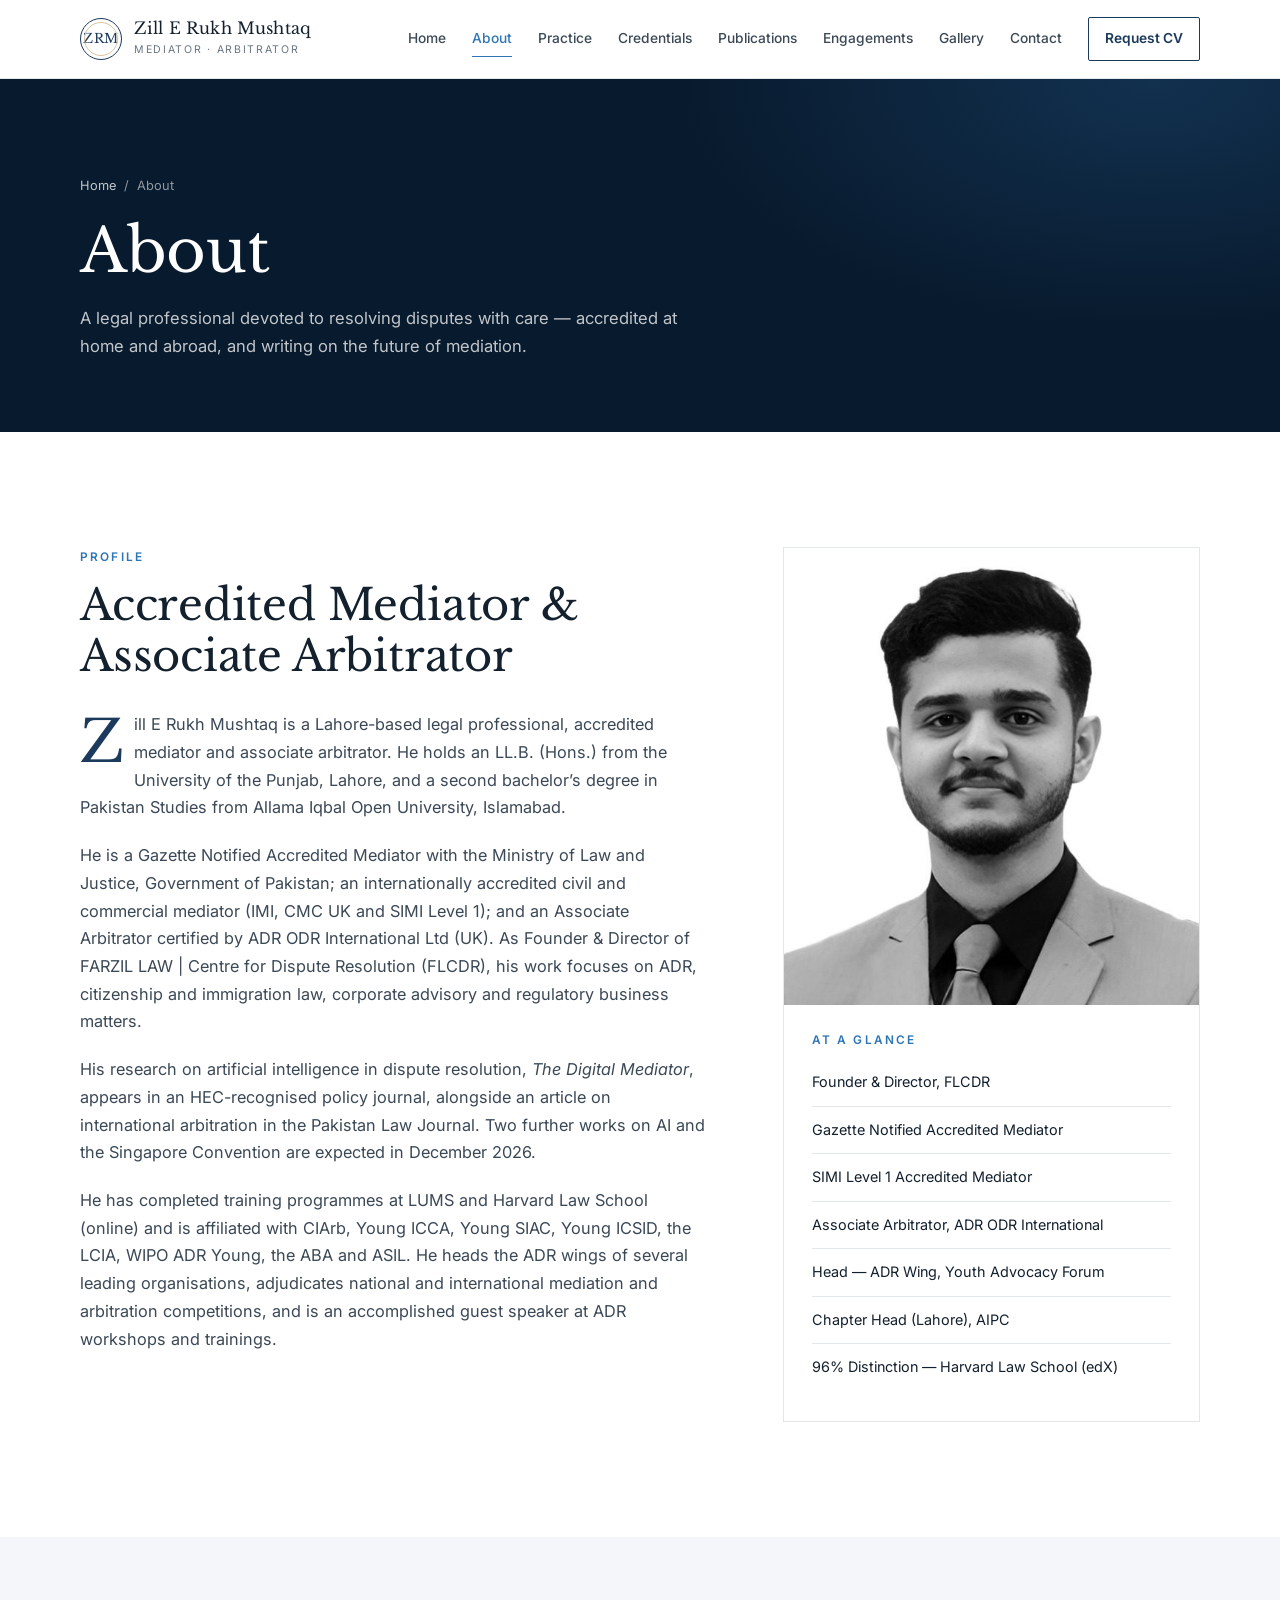
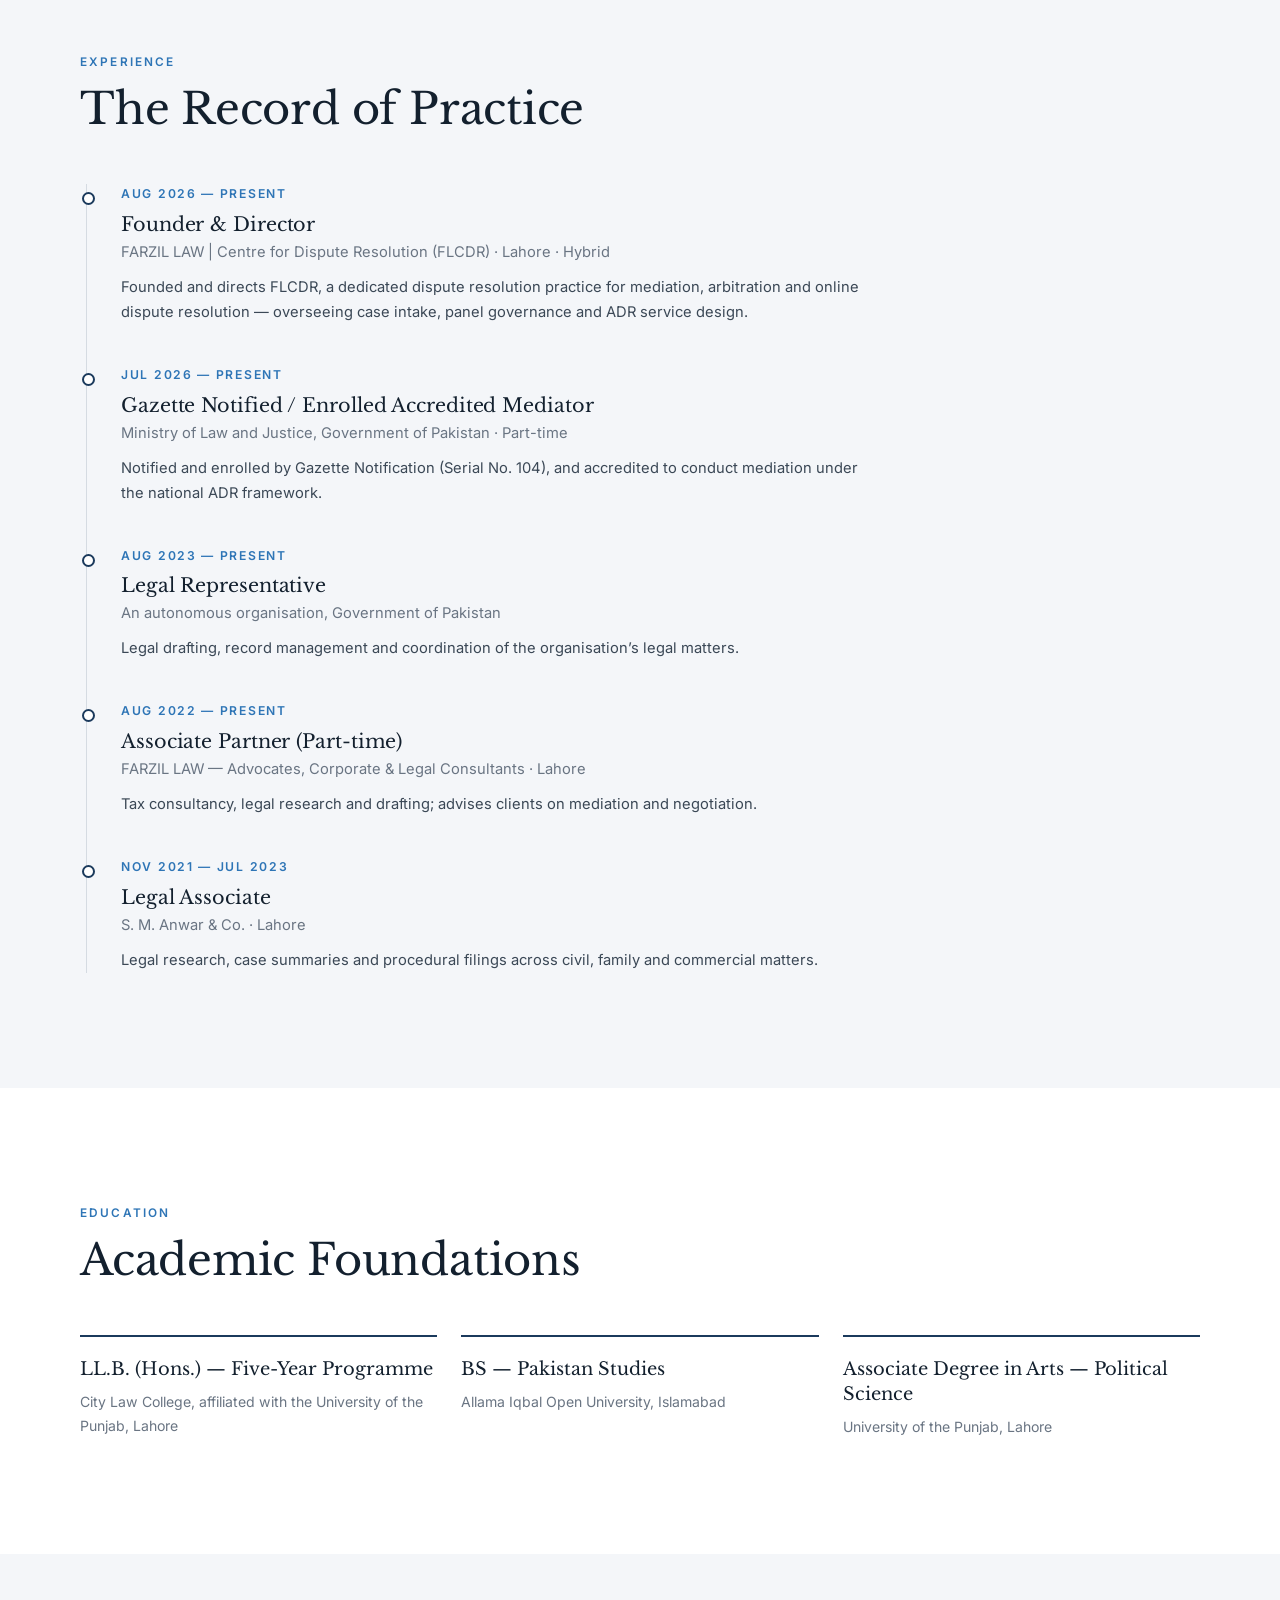
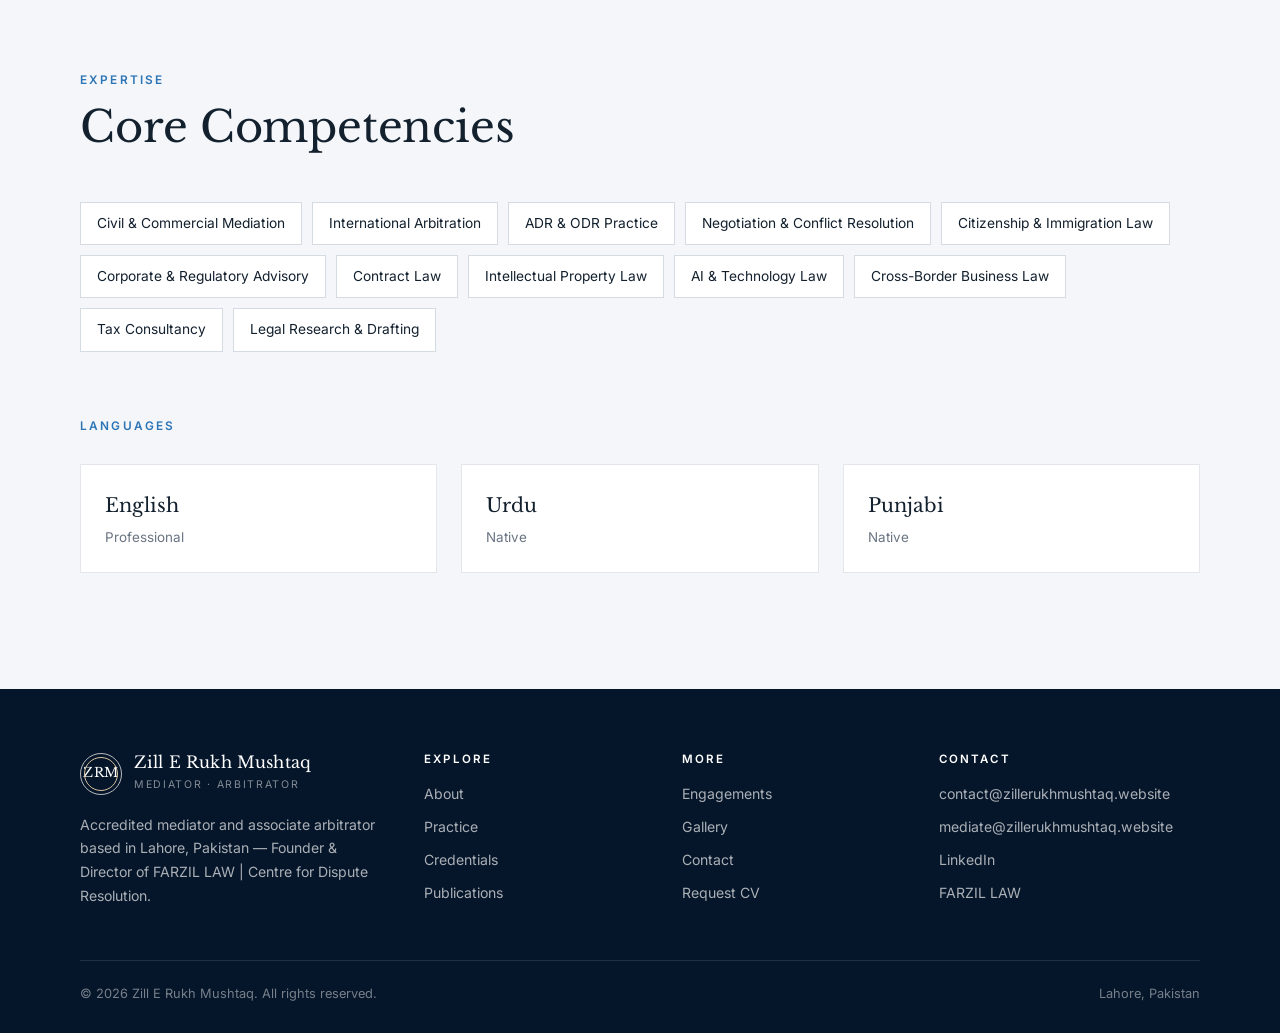
==== about/index.html @ eba1d80d "Replace one-page site with the new multi-page light design Home, About, Practice, Credentials, Publi" ====
<!DOCTYPE html>
<html lang="en">
<head>
<meta charset="UTF-8">
<meta name="viewport" content="width=device-width, initial-scale=1">
<title>About — Zill E Rukh Mushtaq</title>
<meta name="description" content="Profile, experience and education of Zill E Rukh Mushtaq — accredited mediator, associate arbitrator and Founder & Director of FLCDR.">
<meta name="robots" content="index, follow, max-image-preview:large">
<link rel="canonical" href="https://www.zillerukhmushtaq.website/about/">
<meta property="og:type" content="website">
<meta property="og:site_name" content="Zill E Rukh Mushtaq">
<meta property="og:title" content="About — Zill E Rukh Mushtaq">
<meta property="og:description" content="Profile, experience and education of Zill E Rukh Mushtaq — accredited mediator, associate arbitrator and Founder & Director of FLCDR.">
<meta property="og:url" content="https://www.zillerukhmushtaq.website/about/">
<meta property="og:image" content="https://www.zillerukhmushtaq.website/assets/images/og-image.jpg">
<meta name="twitter:card" content="summary_large_image">
<meta name="theme-color" content="#0c2340">
<link rel="icon" href="/favicon.ico" sizes="any">
<link rel="icon" type="image/png" sizes="32x32" href="/favicon-32x32.png">
<link rel="apple-touch-icon" href="/apple-touch-icon.png">
<link rel="preconnect" href="https://fonts.googleapis.com">
<link rel="preconnect" href="https://fonts.gstatic.com" crossorigin>
<link href="https://fonts.googleapis.com/css2?family=Inter:wght@400;500;600&family=Libre+Baskerville:ital,wght@0,400;0,700;1,400&display=swap" rel="stylesheet">
<link rel="stylesheet" href="/assets/site.css">
</head>
<body>
<header class="site-header">
  <div class="wrap hdr">
    <a class="brand" href="/" aria-label="Zill E Rukh Mushtaq — home"><span class="mono">ZRM</span><span class="brand-txt"><b>Zill E Rukh Mushtaq</b><small>Mediator · Arbitrator</small></span></a>
    <nav class="nav" id="nav" aria-label="Main"><a href="/">Home</a><a href="/about/" class="active" aria-current="page">About</a><a href="/practice/">Practice</a><a href="/credentials/">Credentials</a><a href="/publications/">Publications</a><a href="/engagements/">Engagements</a><a href="/gallery/">Gallery</a><a href="/contact/">Contact</a><a class="cv" href="https://docs.google.com/forms/d/e/1FAIpQLSdoeeIFON1o76XCWX1p0hZdsmMvuJ5bt9blDRISQGNH2N7--w/viewform" target="_blank" rel="noopener">Request CV</a></nav>
    <button class="burger" aria-label="Menu" aria-controls="nav" aria-expanded="false"><svg viewBox="0 0 24 24" fill="none" stroke="currentColor" stroke-width="1.6" stroke-linecap="round"><path d="M4 7h16M4 12h16M4 17h16"/></svg></button>
  </div>
</header>
<main>
<section class="page-head">
  <div class="wrap">
    <div class="crumbs"><a href="/">Home</a> &nbsp;/&nbsp; About</div>
    <h1>About</h1>
    <p>A legal professional devoted to resolving disputes with care — accredited at home and abroad, and writing on the future of mediation.</p>
  </div>
</section>

<section class="sec">
  <div class="wrap about-grid">
    <div class="prose rv">
      <div class="eyebrow">Profile</div>
      <h2 class="h-sec" style="margin-bottom:28px">Accredited Mediator &amp; Associate Arbitrator</h2>
      <p>Zill E Rukh Mushtaq is a Lahore-based legal professional, accredited mediator and associate arbitrator. He holds an LL.B. (Hons.) from the University of the Punjab, Lahore, and a second bachelor&rsquo;s degree in Pakistan Studies from Allama Iqbal Open University, Islamabad.</p>
      <p>He is a Gazette Notified Accredited Mediator with the Ministry of Law and Justice, Government of Pakistan; an internationally accredited civil and commercial mediator (IMI, CMC UK and SIMI Level 1); and an Associate Arbitrator certified by ADR ODR International Ltd (UK). As Founder &amp; Director of FARZIL LAW | Centre for Dispute Resolution (FLCDR), his work focuses on ADR, citizenship and immigration law, corporate advisory and regulatory business matters.</p>
      <p>His research on artificial intelligence in dispute resolution, <em>The Digital Mediator</em>, appears in an HEC-recognised policy journal, alongside an article on international arbitration in the Pakistan Law Journal. Two further works on AI and the Singapore Convention are expected in December 2026.</p>
      <p>He has completed training programmes at LUMS and Harvard Law School (online) and is affiliated with CIArb, Young ICCA, Young SIAC, Young ICSID, the LCIA, WIPO ADR Young, the ABA and ASIL. He heads the ADR wings of several leading organisations, adjudicates national and international mediation and arbitration competitions, and is an accomplished guest speaker at ADR workshops and trainings.</p>
    </div>
    <aside class="aside-card rv">
      <img src="/assets/images/photo.jpg" alt="Portrait of Zill E Rukh Mushtaq">
      <div class="in">
        <h3>At a Glance</h3>
        <ul>
          <li>Founder &amp; Director, FLCDR</li>
          <li>Gazette Notified Accredited Mediator</li>
          <li>SIMI Level 1 Accredited Mediator</li>
          <li>Associate Arbitrator, ADR ODR International</li>
          <li>Head — ADR Wing, Youth Advocacy Forum</li>
          <li>Chapter Head (Lahore), AIPC</li>
          <li>96% Distinction — Harvard Law School (edX)</li>
        </ul>
      </div>
    </aside>
  </div>
</section>

<section class="sec mist" id="experience">
  <div class="wrap">
    <div class="sec-head rv"><div class="eyebrow">Experience</div><h2 class="h-sec">The Record of Practice</h2></div>
    <div class="tl rv"><article><div class="when">Aug 2026 — Present</div><h3>Founder &amp; Director</h3><div class="org">FARZIL LAW | Centre for Dispute Resolution (FLCDR) · Lahore · Hybrid</div><p>Founded and directs FLCDR, a dedicated dispute resolution practice for mediation, arbitration and online dispute resolution — overseeing case intake, panel governance and ADR service design.</p></article><article><div class="when">Jul 2026 — Present</div><h3>Gazette Notified / Enrolled Accredited Mediator</h3><div class="org">Ministry of Law and Justice, Government of Pakistan · Part-time</div><p>Notified and enrolled by Gazette Notification (Serial No. 104), and accredited to conduct mediation under the national ADR framework.</p></article><article><div class="when">Aug 2023 — Present</div><h3>Legal Representative</h3><div class="org">An autonomous organisation, Government of Pakistan</div><p>Legal drafting, record management and coordination of the organisation&rsquo;s legal matters.</p></article><article><div class="when">Aug 2022 — Present</div><h3>Associate Partner (Part-time)</h3><div class="org">FARZIL LAW — Advocates, Corporate &amp; Legal Consultants · Lahore</div><p>Tax consultancy, legal research and drafting; advises clients on mediation and negotiation.</p></article><article><div class="when">Nov 2021 — Jul 2023</div><h3>Legal Associate</h3><div class="org">S. M. Anwar &amp; Co. · Lahore</div><p>Legal research, case summaries and procedural filings across civil, family and commercial matters.</p></article></div>
  </div>
</section>

<section class="sec" id="education">
  <div class="wrap">
    <div class="sec-head rv"><div class="eyebrow">Education</div><h2 class="h-sec">Academic Foundations</h2></div>
    <div class="edu rv">
      <div><b>LL.B. (Hons.) — Five-Year Programme</b><span>City Law College, affiliated with the University of the Punjab, Lahore</span></div>
      <div><b>BS — Pakistan Studies</b><span>Allama Iqbal Open University, Islamabad</span></div>
      <div><b>Associate Degree in Arts — Political Science</b><span>University of the Punjab, Lahore</span></div>
    </div>
  </div>
</section>

<section class="sec mist" id="expertise">
  <div class="wrap">
    <div class="sec-head rv"><div class="eyebrow">Expertise</div><h2 class="h-sec">Core Competencies</h2></div>
    <div class="chips rv"><span>Civil &amp; Commercial Mediation</span><span>International Arbitration</span><span>ADR &amp; ODR Practice</span><span>Negotiation &amp; Conflict Resolution</span><span>Citizenship &amp; Immigration Law</span><span>Corporate &amp; Regulatory Advisory</span><span>Contract Law</span><span>Intellectual Property Law</span><span>AI &amp; Technology Law</span><span>Cross-Border Business Law</span><span>Tax Consultancy</span><span>Legal Research &amp; Drafting</span></div>
    <div class="sec-head rv" style="margin:64px 0 28px"><div class="eyebrow">Languages</div></div>
    <div class="langs rv"><div><b>English</b><span>Professional</span></div><div><b>Urdu</b><span>Native</span></div><div><b>Punjabi</b><span>Native</span></div></div>
  </div>
</section>
</main>
<footer class="site-footer">
  <div class="wrap">
    <div class="fgrid">
      <div><a class="brand" href="/" aria-label="Zill E Rukh Mushtaq — home"><span class="mono">ZRM</span><span class="brand-txt"><b>Zill E Rukh Mushtaq</b><small>Mediator · Arbitrator</small></span></a><p>Accredited mediator and associate arbitrator based in Lahore, Pakistan — Founder &amp; Director of FARZIL LAW | Centre for Dispute Resolution.</p></div>
      <div><h4>Explore</h4><ul><li><a href="/about/">About</a></li><li><a href="/practice/">Practice</a></li><li><a href="/credentials/">Credentials</a></li><li><a href="/publications/">Publications</a></li></ul></div>
      <div><h4>More</h4><ul><li><a href="/engagements/">Engagements</a></li><li><a href="/gallery/">Gallery</a></li><li><a href="/contact/">Contact</a></li><li><a href="https://docs.google.com/forms/d/e/1FAIpQLSdoeeIFON1o76XCWX1p0hZdsmMvuJ5bt9blDRISQGNH2N7--w/viewform" target="_blank" rel="noopener">Request CV</a></li></ul></div>
      <div><h4>Contact</h4><ul>
        <li><a href="mailto:contact@zillerukhmushtaq.website">contact@zillerukhmushtaq.website</a></li>
        <li><a href="mailto:mediate@zillerukhmushtaq.website">mediate@zillerukhmushtaq.website</a></li>
        <li><a href="https://www.linkedin.com/in/zill-e-027b14214" target="_blank" rel="noopener">LinkedIn</a></li>
        <li><a href="https://farzillaw.com" target="_blank" rel="noopener">FARZIL LAW</a></li>
      </ul></div>
    </div>
    <div class="fbase"><span>© 2026 Zill E Rukh Mushtaq. All rights reserved.</span><span>Lahore, Pakistan</span></div>
  </div>
</footer>
<script src="/assets/site.js" defer></script>
</body>
</html>
---- assets/site.css ----
/* ==========================================================================
   Zill E Rukh Mushtaq — site styles (v2, light theme)
   ========================================================================== */
:root{
  --ink:#13202e; --body:#3b4856; --muted:#6a7583; --line:#e3e7ec; --line-2:#d5dbe2;
  --paper:#ffffff; --mist:#f4f6f9; --mist-2:#eef1f5;
  --navy-950:#081a2d; --navy-900:#0c2340; --navy:#1b3a5c; --blue-700:#1f5a93; --blue:#2e75b6;
  --gold:#b08d57; --gold-soft:#d9c4a0;
  --serif:'Libre Baskerville',Georgia,'Times New Roman',serif;
  --sans:'Inter',system-ui,-apple-system,'Segoe UI',Roboto,Arial,sans-serif;
  --wrap:1200px; --gutter:clamp(16px,4vw,40px);
  --shadow:0 1px 2px rgba(12,35,64,.04),0 8px 24px rgba(12,35,64,.06);
}
*{box-sizing:border-box;margin:0;padding:0}
html{scroll-behavior:smooth;-webkit-text-size-adjust:100%;overflow-x:clip}
body{background:var(--paper);color:var(--body);font-family:var(--sans);font-size:16px;line-height:1.7;-webkit-font-smoothing:antialiased;overflow-x:clip}
img{max-width:100%;display:block}
a{color:inherit}
:focus-visible{outline:2px solid var(--blue);outline-offset:3px}
.wrap{max-width:var(--wrap);margin:0 auto;padding:0 var(--gutter)}
.sr{position:absolute;width:1px;height:1px;overflow:hidden;clip:rect(0 0 0 0)}

/* ---------- type ---------- */
h1,h2,h3,h4{font-family:var(--serif);color:var(--ink);font-weight:400;line-height:1.2;letter-spacing:-.005em}
.eyebrow{font-family:var(--sans);font-size:.74rem;font-weight:600;letter-spacing:.18em;text-transform:uppercase;color:var(--blue)}
.eyebrow.gold{color:var(--gold-soft)}
.h-sec{font-size:clamp(1.9rem,3.4vw,2.7rem);margin-top:12px}
.lede{font-size:1.06rem;color:var(--muted);max-width:640px;margin-top:16px}
.center{text-align:center}.center .lede{margin-left:auto;margin-right:auto}
.rule{width:44px;height:2px;background:var(--gold);margin:18px 0}
.center .rule{margin:18px auto}

/* ---------- buttons ---------- */
.btn{display:inline-flex;align-items:center;gap:10px;font-family:var(--sans);font-size:.86rem;font-weight:600;letter-spacing:.02em;text-decoration:none;padding:13px 22px;border:1px solid currentColor;border-radius:2px;transition:background .25s,color .25s,border-color .25s}
.btn svg{width:16px;height:16px;transition:transform .25s}
.btn:hover svg{transform:translateX(3px)}
.btn-light{color:#fff}.btn-light:hover{background:#fff;color:var(--navy-900)}
.btn-solid{background:var(--blue);border-color:var(--blue);color:#fff}.btn-solid:hover{background:var(--blue-700);border-color:var(--blue-700)}
.btn-navy{color:var(--navy)}.btn-navy:hover{background:var(--navy);color:#fff}
.link-arrow{display:inline-flex;align-items:center;gap:8px;font-size:.86rem;font-weight:600;text-decoration:none;color:inherit}
.link-arrow svg{width:15px;height:15px;transition:transform .25s}.link-arrow:hover svg{transform:translateX(3px)}

/* ---------- header ---------- */
.site-header{position:sticky;top:0;z-index:50;background:rgba(255,255,255,.96);backdrop-filter:saturate(1.4) blur(8px);border-bottom:1px solid var(--line);transition:box-shadow .3s}
.site-header.scrolled{box-shadow:0 6px 24px rgba(12,35,64,.08)}
.hdr{display:flex;align-items:center;justify-content:space-between;height:78px;gap:24px}
.brand{display:flex;align-items:center;gap:12px;text-decoration:none;color:var(--ink);flex-shrink:0}
.mono{width:42px;height:42px;border:1px solid var(--navy);border-radius:50%;display:grid;place-items:center;font-family:var(--serif);font-size:.82rem;letter-spacing:.06em;color:var(--navy);position:relative}
.mono::after{content:"";position:absolute;inset:3px;border:1px solid var(--gold-soft);border-radius:50%}
.brand-txt b{display:block;font-family:var(--serif);font-weight:400;font-size:1.02rem;letter-spacing:.01em;line-height:1.2}
.brand-txt small{display:block;font-size:.66rem;letter-spacing:.16em;text-transform:uppercase;color:var(--muted);margin-top:3px}
.nav{display:flex;align-items:center;gap:26px}
.nav a{font-size:.86rem;font-weight:500;color:var(--body);text-decoration:none;position:relative;padding:6px 0}
.nav a::after{content:"";position:absolute;left:0;right:0;bottom:0;height:1px;background:var(--blue);transform:scaleX(0);transform-origin:left;transition:transform .25s}
.nav a:hover,.nav a.active{color:var(--blue)}
.nav a:hover::after,.nav a.active::after{transform:scaleX(1)}
.nav .cv{border:1px solid var(--navy);color:var(--navy);padding:9px 16px;border-radius:2px;font-weight:600}
.nav .cv::after{display:none}.nav .cv:hover{background:var(--navy);color:#fff}
.burger{display:none;background:none;border:0;width:44px;height:44px;cursor:pointer;color:var(--ink)}
.burger svg{width:26px;height:26px}
@media(max-width:1080px){
  .burger{display:grid;place-items:center}
  .nav{position:fixed;inset:78px 0 0 0;background:#fff;flex-direction:column;align-items:flex-start;gap:0;padding:12px var(--gutter) 40px;transform:translateX(100%);visibility:hidden;transition:transform .35s ease,visibility 0s .35s;overflow-y:auto}
  .nav.open{transform:none;visibility:visible;transition:transform .35s ease}
  .nav a{width:100%;font-size:1.02rem;padding:16px 0;border-bottom:1px solid var(--line)}
  .nav a::after{display:none}
  .nav .cv{margin-top:24px;width:auto;border:1px solid var(--navy);padding:13px 22px}
}

/* ---------- hero ---------- */
.hero{background:var(--navy-950);color:#fff;position:relative;overflow:hidden}
.hero::before{content:"";position:absolute;inset:0;background:radial-gradient(900px 520px at 12% 20%,rgba(46,117,182,.28),transparent 60%),radial-gradient(700px 600px at 70% 120%,rgba(27,58,92,.9),transparent 60%);pointer-events:none}
.hero-grid{position:relative;display:grid;grid-template-columns:1.08fr .92fr;min-height:640px}
.hero-copy{padding:96px var(--gutter) 88px max(var(--gutter),calc((100vw - var(--wrap))/2 + var(--gutter)));display:flex;flex-direction:column;justify-content:center}
.hero h1{color:#fff;font-size:clamp(2.6rem,5.6vw,4.4rem);line-height:1.06;margin:18px 0 26px}
.titles{list-style:none;border-left:1px solid rgba(217,196,160,.55);padding-left:20px;display:grid;gap:8px}
.titles li{font-size:.98rem;color:rgba(255,255,255,.86);letter-spacing:.01em}
.hero p.intro{max-width:520px;color:rgba(255,255,255,.72);margin-top:26px;font-size:1rem}
.hero-actions{display:flex;flex-wrap:wrap;gap:14px;margin-top:34px}
.hero-photo{position:relative;min-height:420px}
.hero-photo img{position:absolute;inset:0;width:100%;height:100%;object-fit:cover;object-position:center 30%}
.hero-photo::after{content:"";position:absolute;inset:0;background:linear-gradient(90deg,var(--navy-950) 0%,rgba(8,26,45,0) 22%)}
@media(max-width:900px){
  .hero-grid{grid-template-columns:1fr}
  .hero-photo{order:-1;min-height:0;aspect-ratio:4/4.2}
  .hero-photo::after{background:linear-gradient(0deg,var(--navy-950) 0%,rgba(8,26,45,0) 30%)}
  .hero-copy{padding:8px var(--gutter) 64px}
}

/* ---------- credential strip ---------- */
.strip{background:var(--paper);border-bottom:1px solid var(--line)}
.strip .wrap{display:grid;grid-template-columns:repeat(4,1fr)}
.strip div.it{padding:30px 26px;border-right:1px solid var(--line)}
.strip div.it:first-child{padding-left:0}.strip div.it:last-child{border-right:0}
.strip b{display:block;font-family:var(--serif);font-weight:400;font-size:1.12rem;color:var(--ink)}
.strip span{display:block;font-size:.82rem;color:var(--muted);margin-top:4px;line-height:1.5}
@media(max-width:900px){.strip .wrap{grid-template-columns:1fr 1fr}.strip div.it{padding:22px 16px 22px 0;border-right:0;border-bottom:1px solid var(--line)}.strip div.it:nth-child(even){padding-left:16px;border-left:1px solid var(--line)}}

/* ---------- sections ---------- */
.sec{padding:clamp(72px,9vw,120px) 0}
.sec.mist{background:var(--mist)}
.sec-head{margin-bottom:48px}

/* practice tiles */
.tiles{display:grid;grid-template-columns:repeat(3,1fr)}
.tile{position:relative;padding:56px 40px 44px;color:#fff;background:var(--blue-700);overflow:hidden;display:flex;flex-direction:column;min-height:400px;isolation:isolate}
.tile:nth-child(2){background:#246aa6}.tile:nth-child(3){background:var(--blue)}
.tile::before{content:"";position:absolute;inset:0;z-index:-1;opacity:.5;background:repeating-linear-gradient(115deg,rgba(255,255,255,.035) 0 1px,transparent 1px 22px),radial-gradient(420px 260px at 85% 100%,rgba(255,255,255,.14),transparent 70%)}
.tile + .tile{border-left:1px solid rgba(255,255,255,.16)}
.tile .n{font-size:.74rem;letter-spacing:.2em;color:rgba(255,255,255,.66)}
.tile h3{color:#fff;font-size:clamp(1.55rem,2.2vw,1.95rem);margin-top:18px}
.tile .rule{background:rgba(255,255,255,.6);width:32px;height:1px}
.tile p{color:rgba(255,255,255,.86);font-size:.93rem;flex:1}
.tile .link-arrow{color:#fff;margin-top:28px}
@media(max-width:900px){.tiles{grid-template-columns:1fr}.tile{min-height:0}.tile + .tile{border-left:0;border-top:1px solid rgba(255,255,255,.16)}}

/* statement band */
.statement{background:var(--navy-900);color:#fff;padding:clamp(72px,9vw,112px) 0;position:relative;overflow:hidden}
.statement::before{content:"";position:absolute;inset:0;background:radial-gradient(700px 420px at 100% 0,rgba(46,117,182,.22),transparent 60%)}
.st-grid{position:relative;display:grid;grid-template-columns:1fr 1fr;gap:clamp(36px,6vw,80px);align-items:center}
.statement h2{color:#fff;font-size:clamp(2rem,4vw,3.1rem);text-transform:uppercase;letter-spacing:.02em;line-height:1.1}
.statement p{color:rgba(255,255,255,.8);margin-top:22px;max-width:540px}
.statement p strong{color:#fff;font-weight:600}
.statement .hero-actions{margin-top:30px}
.st-photo{position:relative}
.st-photo img{width:100%;aspect-ratio:4/3;object-fit:cover;box-shadow:0 30px 60px rgba(0,0,0,.35)}
.st-photo figcaption{font-size:.8rem;color:rgba(255,255,255,.6);margin-top:14px}
@media(max-width:900px){.st-grid{grid-template-columns:1fr}}

/* marquee */
.marquee{overflow:hidden;-webkit-mask-image:linear-gradient(90deg,transparent,#000 7%,#000 93%,transparent);mask-image:linear-gradient(90deg,transparent,#000 7%,#000 93%,transparent)}
.mrow{display:flex;gap:18px;width:max-content;animation:slide 70s linear infinite;padding:6px 0}
.mrow.rev{animation-direction:reverse;animation-duration:80s}
.marquee:hover .mrow{animation-play-state:paused}
.marquee + .marquee{margin-top:18px}
@keyframes slide{to{transform:translateX(-50%)}}
.logo-card{width:210px;height:112px;background:#fff;border:1px solid var(--line);display:grid;place-items:center;padding:20px 26px;transition:border-color .25s,box-shadow .25s}
.logo-card:hover{border-color:var(--line-2);box-shadow:var(--shadow)}
.logo-card img{max-height:62px;max-width:100%;width:auto;object-fit:contain}
@media(prefers-reduced-motion:reduce){.mrow{animation:none}}

/* credentials grid */
.cgrid{display:grid;grid-template-columns:repeat(5,1fr);gap:1px;background:var(--line);border:1px solid var(--line)}
.ccard{background:#fff;padding:32px 22px 28px;text-align:center;display:flex;flex-direction:column;align-items:center}
.ccard .lg{height:64px;display:grid;place-items:center;margin-bottom:22px}
.ccard .lg img{max-height:58px;max-width:150px;width:auto}
.ccard .txtmark{font-family:var(--serif);font-size:1.5rem;letter-spacing:.14em;color:var(--navy);border-top:1px solid var(--gold);border-bottom:1px solid var(--gold);padding:4px 10px}
.ccard b{font-family:var(--serif);font-weight:400;font-size:1rem;color:var(--ink);line-height:1.35}
.ccard small{display:block;font-size:.78rem;color:var(--muted);margin-top:8px;line-height:1.5}
@media(max-width:1000px){.cgrid{grid-template-columns:repeat(3,1fr)}}
@media(max-width:620px){.cgrid{grid-template-columns:1fr 1fr}.ccard{padding:26px 14px}}

/* publications */
.pgrid{display:grid;grid-template-columns:1fr 1fr;gap:24px}
.pcard{background:#fff;border:1px solid var(--line);padding:36px 34px;display:flex;flex-direction:column;transition:box-shadow .3s,border-color .3s}
.pcard:hover{box-shadow:var(--shadow);border-color:var(--line-2)}
.ptag{display:flex;justify-content:space-between;gap:12px;font-size:.72rem;font-weight:600;letter-spacing:.16em;text-transform:uppercase;color:var(--blue)}
.ptag .st{color:var(--gold)}
.pcard h3{font-size:1.28rem;margin:16px 0 10px;line-height:1.35}
.pmeta{font-size:.82rem;color:var(--muted)}
.pcard p{font-size:.93rem;margin-top:14px;flex:1}
.plinks{display:flex;flex-wrap:wrap;gap:20px;margin-top:22px;padding-top:18px;border-top:1px solid var(--line)}
.plinks a{color:var(--navy)}
@media(max-width:800px){.pgrid{grid-template-columns:1fr}.pcard{padding:30px 24px}}

/* engagements */
.egrid{display:grid;grid-template-columns:repeat(3,1fr);gap:28px}
.ecard{display:flex;flex-direction:column;background:#fff;border:1px solid var(--line)}
.ecard .im{aspect-ratio:4/3;overflow:hidden;background:var(--mist)}
.ecard .im img{width:100%;height:100%;object-fit:cover;transition:transform .6s}
.ecard:hover .im img{transform:scale(1.03)}
.ecard .tx{padding:24px 24px 26px}
.ecard .k{font-size:.72rem;font-weight:600;letter-spacing:.16em;text-transform:uppercase;color:var(--blue)}
.ecard h3{font-size:1.15rem;margin:10px 0 8px;line-height:1.4}
.ecard p{font-size:.88rem;color:var(--muted)}
.ecard.navy{background:var(--navy-900);border-color:var(--navy-900);justify-content:center;padding:40px 32px}
.ecard.navy .k{color:var(--gold-soft)}.ecard.navy h3{color:#fff;font-size:1.5rem}.ecard.navy p{color:rgba(255,255,255,.75)}
@media(max-width:900px){.egrid{grid-template-columns:1fr}}

/* reviews */
.rcard{width:380px;flex-shrink:0;background:#fff;border:1px solid var(--line);padding:30px 28px;display:flex;flex-direction:column}
.rcard .q{font-family:var(--serif);font-size:2.6rem;line-height:.6;color:var(--gold);height:22px}
.rcard p{font-size:.92rem;color:var(--body);flex:1;margin-top:6px}
.who{display:flex;align-items:center;gap:12px;margin-top:22px;padding-top:18px;border-top:1px solid var(--line)}
.who img{width:44px;height:44px;border-radius:50%;object-fit:cover}
.who b{display:block;font-size:.9rem;color:var(--ink);font-weight:600}
.who small{display:block;font-size:.76rem;color:var(--muted);line-height:1.45}
.reviews .mrow{animation-duration:95s;align-items:stretch}
.reviews .mrow.rev{animation-duration:75s}
@media(max-width:520px){.rcard{width:300px;padding:26px 22px}}

/* gallery preview */
.gprev{display:grid;grid-template-columns:repeat(3,1fr);grid-auto-rows:260px;gap:12px}
.gprev figure{overflow:hidden;position:relative;background:var(--mist)}
.gprev img{width:100%;height:100%;object-fit:cover;transition:transform .6s}
.gprev figure:hover img{transform:scale(1.04)}
.gprev figcaption{position:absolute;left:0;right:0;bottom:0;padding:28px 16px 12px;font-size:.8rem;color:#fff;background:linear-gradient(0deg,rgba(8,26,45,.85),transparent)}
@media(max-width:800px){.gprev{grid-template-columns:1fr 1fr;grid-auto-rows:170px}}
.sec-foot{margin-top:40px;text-align:center}

/* contact band */
.cta{background:var(--navy-950);color:#fff;padding:clamp(64px,8vw,96px) 0;position:relative;overflow:hidden}
.cta::before{content:"";position:absolute;inset:0;background:radial-gradient(600px 360px at 0 100%,rgba(46,117,182,.25),transparent 60%)}
.cta-grid{position:relative;display:grid;grid-template-columns:1.1fr .9fr;gap:48px;align-items:center}
.cta h2{color:#fff;font-size:clamp(1.9rem,3.6vw,2.8rem)}
.cta p{color:rgba(255,255,255,.75);margin-top:16px;max-width:520px}
.cta-lines{display:grid;gap:14px}
.cta-lines a{display:flex;justify-content:space-between;gap:16px;align-items:baseline;padding:16px 0;border-bottom:1px solid rgba(255,255,255,.14);text-decoration:none;color:#fff;font-size:.95rem;transition:color .25s}
.cta-lines a span{font-size:.72rem;letter-spacing:.16em;text-transform:uppercase;color:var(--gold-soft);flex-shrink:0}
.cta-lines a:hover{color:var(--gold-soft)}
.cta .note{font-size:.8rem;color:rgba(255,255,255,.55);margin-top:14px}
@media(max-width:900px){.cta-grid{grid-template-columns:1fr}.cta-lines a{flex-direction:column;gap:4px}}

/* footer */
.site-footer{background:#06162a;color:rgba(255,255,255,.66);padding:64px 0 28px;font-size:.88rem}
.fgrid{display:grid;grid-template-columns:1.4fr 1fr 1fr 1.2fr;gap:40px}
.site-footer .brand{color:#fff}.site-footer .mono{border-color:rgba(255,255,255,.7);color:#fff}
.site-footer .brand-txt small{color:rgba(255,255,255,.5)}
.site-footer p{margin-top:18px;max-width:300px}
.site-footer h4{font-family:var(--sans);font-size:.72rem;font-weight:600;letter-spacing:.18em;text-transform:uppercase;color:#fff;margin-bottom:16px}
.site-footer ul{list-style:none;display:grid;gap:9px}
.site-footer a{text-decoration:none;color:rgba(255,255,255,.66);transition:color .2s;overflow-wrap:anywhere}
.site-footer a:hover{color:#fff}
.fbase{display:flex;justify-content:space-between;flex-wrap:wrap;gap:12px;margin-top:52px;padding-top:22px;border-top:1px solid rgba(255,255,255,.1);font-size:.8rem;color:rgba(255,255,255,.45)}
@media(max-width:900px){.fgrid{grid-template-columns:1fr 1fr}}
@media(max-width:560px){.fgrid{grid-template-columns:1fr}}

/* ---------- inner pages ---------- */
.page-head{background:var(--navy-950);color:#fff;padding:clamp(56px,8vw,96px) 0 clamp(48px,6vw,72px);position:relative;overflow:hidden}
.page-head::before{content:"";position:absolute;inset:0;background:radial-gradient(800px 420px at 90% 0,rgba(46,117,182,.25),transparent 60%)}
.page-head .wrap{position:relative}
.crumbs{font-size:.8rem;color:rgba(255,255,255,.55)}
.crumbs a{color:rgba(255,255,255,.75);text-decoration:none}.crumbs a:hover{color:#fff}
.page-head h1{color:#fff;font-size:clamp(2.4rem,5vw,3.8rem);margin-top:18px}
.page-head p{color:rgba(255,255,255,.75);max-width:640px;margin-top:16px;font-size:1.04rem}

.about-grid{display:grid;grid-template-columns:1.5fr 1fr;gap:clamp(40px,6vw,80px);align-items:start}
.prose p{font-size:1.02rem;margin-bottom:20px}
.prose p:first-of-type::first-letter{font-family:var(--serif);float:left;font-size:3.6rem;line-height:.9;padding:6px 10px 0 0;color:var(--navy)}
.aside-card{border:1px solid var(--line);background:#fff;position:sticky;top:104px}
.aside-card img{width:100%;aspect-ratio:4/4.4;object-fit:cover;object-position:center 22%}
.aside-card .in{padding:28px 28px 30px}
.aside-card h3{font-family:var(--sans);font-size:.74rem;font-weight:600;letter-spacing:.18em;text-transform:uppercase;color:var(--blue);margin-bottom:12px}
.aside-card ul{list-style:none}
.aside-card li{font-size:.9rem;padding:11px 0;border-bottom:1px solid var(--line);color:var(--ink)}
.aside-card li:last-child{border-bottom:0}
@media(max-width:900px){.about-grid{grid-template-columns:1fr}.aside-card{position:static}}

.edu{display:grid;grid-template-columns:repeat(auto-fit,minmax(260px,1fr));gap:24px}
.edu div{border-top:2px solid var(--navy);padding-top:20px}
.edu b{display:block;font-family:var(--serif);font-weight:400;font-size:1.12rem;color:var(--ink);line-height:1.4}
.edu span{display:block;font-size:.88rem;color:var(--muted);margin-top:8px}

.mlist{display:grid;grid-template-columns:1fr 1fr;column-gap:48px}
.mlist div{display:flex;justify-content:space-between;gap:20px;padding:18px 0;border-bottom:1px solid var(--line)}
.mlist b{display:block;font-weight:600;color:var(--ink);font-size:.95rem}
.mlist small{display:block;color:var(--muted);font-size:.84rem}
.mlist em{font-style:normal;font-size:.8rem;color:var(--muted);white-space:nowrap}
@media(max-width:800px){.mlist{grid-template-columns:1fr}}

.chips{display:flex;flex-wrap:wrap;gap:10px}
.chips span{font-size:.86rem;padding:9px 16px;border:1px solid var(--line-2);background:#fff;color:var(--ink)}

.langs{display:grid;grid-template-columns:repeat(3,1fr);gap:24px}
.langs div{border:1px solid var(--line);padding:24px;background:#fff}
.langs b{font-family:var(--serif);font-weight:400;font-size:1.2rem;color:var(--ink)}
.langs span{display:block;font-size:.84rem;color:var(--muted);margin-top:4px}
@media(max-width:620px){.langs{grid-template-columns:1fr}}

/* reveal */
.rv{opacity:0;transform:translateY(18px);transition:opacity .8s ease,transform .8s ease}
.rv.in{opacity:1;transform:none}
@media(prefers-reduced-motion:reduce){.rv{opacity:1;transform:none;transition:none}}

/* ---------- practice ---------- */
.prgrid{display:grid;grid-template-columns:repeat(3,1fr);gap:1px;background:var(--line);border:1px solid var(--line)}
.prcard{background:#fff;padding:40px 34px 38px}
.prcard .n{font-family:var(--serif);font-size:1.6rem;color:var(--gold)}
.prcard h3{font-size:1.3rem;margin:14px 0 12px}
.prcard p{font-size:.93rem}
.prcard ul{list-style:none;margin-top:16px;display:grid;gap:7px}
.prcard li{font-size:.86rem;color:var(--muted);padding-left:16px;position:relative}
.prcard li::before{content:"";position:absolute;left:0;top:.75em;width:7px;height:1px;background:var(--blue)}
@media(max-width:1000px){.prgrid{grid-template-columns:1fr 1fr}}
@media(max-width:640px){.prgrid{grid-template-columns:1fr}.prcard{padding:32px 24px}}
.steps{display:grid;grid-template-columns:repeat(6,1fr);gap:0;counter-reset:st;border-top:1px solid var(--line-2)}
.step{padding:26px 18px 0 0;position:relative}
.step::before{counter-increment:st;content:counter(st,decimal-leading-zero);display:block;font-size:.74rem;font-weight:600;letter-spacing:.16em;color:var(--blue);margin-bottom:10px}
.step::after{content:"";position:absolute;top:-4px;left:0;width:7px;height:7px;border-radius:50%;background:var(--gold)}
.step b{display:block;font-family:var(--serif);font-weight:400;font-size:1.1rem;color:var(--ink)}
.step span{display:block;font-size:.84rem;color:var(--muted);margin-top:6px;line-height:1.55}
@media(max-width:1000px){.steps{grid-template-columns:repeat(3,1fr);row-gap:34px}}
@media(max-width:560px){.steps{grid-template-columns:1fr 1fr}}

/* ---------- experience timeline ---------- */
.tl{border-left:1px solid var(--line-2);margin-left:6px}
.tl article{position:relative;padding:0 0 40px 34px}
.tl article:last-child{padding-bottom:0}
.tl article::before{content:"";position:absolute;left:-5px;top:8px;width:9px;height:9px;border-radius:50%;background:#fff;border:2px solid var(--navy)}
.tl .when{font-size:.76rem;font-weight:600;letter-spacing:.14em;text-transform:uppercase;color:var(--blue)}
.tl h3{font-size:1.2rem;margin:8px 0 4px}
.tl .org{font-size:.92rem;color:var(--muted)}
.tl p{font-size:.92rem;margin-top:10px;max-width:760px}

/* ---------- credentials page ---------- */
.qlist{display:grid;grid-template-columns:repeat(3,1fr);gap:24px}
.q{background:#fff;border:1px solid var(--line);padding:28px 26px;border-top:2px solid var(--navy)}
.q .d{font-size:.74rem;font-weight:600;letter-spacing:.12em;text-transform:uppercase;color:var(--blue)}
.q h3{font-size:1.08rem;margin:12px 0 8px;line-height:1.4}
.q .o{font-size:.86rem;color:var(--muted)}
@media(max-width:900px){.qlist{grid-template-columns:1fr 1fr}}
@media(max-width:600px){.qlist{grid-template-columns:1fr}}
.note-line{margin-top:28px;font-size:.9rem;color:var(--muted)}
.note-line a{color:var(--navy);font-weight:600}

/* ---------- engagements page ---------- */
.elist{border-top:1px solid var(--line)}
.elist div{display:grid;grid-template-columns:170px 1fr;gap:24px;padding:22px 0;border-bottom:1px solid var(--line)}
.elist .dt{font-size:.8rem;font-weight:600;letter-spacing:.1em;text-transform:uppercase;color:var(--blue);padding-top:3px}
.elist b{display:block;font-family:var(--serif);font-weight:400;font-size:1.06rem;color:var(--ink);line-height:1.45}
.elist i{font-style:italic}
.elist span{display:block;font-size:.88rem;color:var(--body);margin-top:4px}
.elist small{display:block;font-size:.82rem;color:var(--muted);margin-top:4px}
@media(max-width:640px){.elist div{grid-template-columns:1fr;gap:6px}}

/* ---------- gallery page ---------- */
.masonry{columns:3 300px;column-gap:16px}
.masonry figure{break-inside:avoid;margin-bottom:16px;background:#fff;border:1px solid var(--line);cursor:zoom-in}
.masonry img{width:100%;height:auto}
.masonry figcaption{padding:14px 16px 16px}
.masonry figcaption b{display:block;font-size:.9rem;font-weight:600;color:var(--ink);line-height:1.4}
.masonry figcaption small{display:block;font-size:.8rem;color:var(--muted);margin-top:3px}
.lb{position:fixed;inset:0;z-index:100;background:rgba(6,18,32,.94);display:none;align-items:center;justify-content:center;padding:24px;flex-direction:column}
.lb.open{display:flex}
.lb img{max-width:min(1100px,100%);max-height:80vh;width:auto;height:auto}
.lb .cap{color:#fff;margin-top:16px;text-align:center;font-size:.92rem;max-width:760px}
.lb .cap small{display:block;color:rgba(255,255,255,.6);margin-top:4px}
.lb button{position:absolute;top:18px;right:18px;background:none;border:1px solid rgba(255,255,255,.4);color:#fff;padding:9px 16px;font:600 .82rem var(--sans);cursor:pointer}

/* ---------- contact page ---------- */
.contact-grid{display:grid;grid-template-columns:1.2fr .8fr;gap:clamp(36px,6vw,72px);align-items:start}
.form{background:#fff;border:1px solid var(--line);padding:36px 34px;box-shadow:var(--shadow)}
.frow{display:grid;grid-template-columns:1fr 1fr;gap:18px}
.field{display:flex;flex-direction:column;margin-bottom:18px}
.field label{font-size:.78rem;font-weight:600;letter-spacing:.08em;text-transform:uppercase;color:var(--ink);margin-bottom:8px}
.field input,.field select,.field textarea{font:inherit;font-size:.95rem;color:var(--ink);border:1px solid var(--line-2);background:#fff;padding:12px 14px;border-radius:2px;width:100%}
.field textarea{min-height:120px;resize:vertical}
.field input:focus,.field select:focus,.field textarea:focus{outline:none;border-color:var(--blue);box-shadow:0 0 0 3px rgba(46,117,182,.15)}
.form .btn{width:100%;justify-content:center;cursor:pointer;font-family:var(--sans)}
.form .hint{font-size:.8rem;color:var(--muted);margin-top:12px;text-align:center}
.form .ok{display:none;margin-top:14px;padding:12px 14px;background:var(--mist);font-size:.86rem;color:var(--ink)}
.form .ok.show{display:block}
.cinfo h3{font-family:var(--sans);font-size:.74rem;font-weight:600;letter-spacing:.18em;text-transform:uppercase;color:var(--blue);margin:0 0 14px}
.cinfo a{display:block;text-decoration:none;color:var(--ink);font-size:.95rem;padding:12px 0;border-bottom:1px solid var(--line);overflow-wrap:anywhere}
.cinfo a span{display:block;font-size:.72rem;letter-spacing:.14em;text-transform:uppercase;color:var(--muted);margin-bottom:2px}
.cinfo a:hover{color:var(--blue)}
.cinfo .box{margin-top:32px;padding:24px;background:var(--navy-900);color:rgba(255,255,255,.8);font-size:.9rem}
.cinfo .box b{display:block;color:#fff;font-family:var(--serif);font-weight:400;font-size:1.15rem;margin-bottom:8px}
.cinfo .box .btn{margin-top:16px}
@media(max-width:900px){.contact-grid{grid-template-columns:1fr}}
@media(max-width:560px){.frow{grid-template-columns:1fr}.form{padding:28px 20px}}
.cinfo .box a.btn{display:inline-flex;color:#fff;border:1px solid rgba(255,255,255,.85);padding:12px 20px;font-size:.86rem;margin-top:16px}
.cinfo .box a.btn:hover{background:#fff;color:var(--navy-900)}
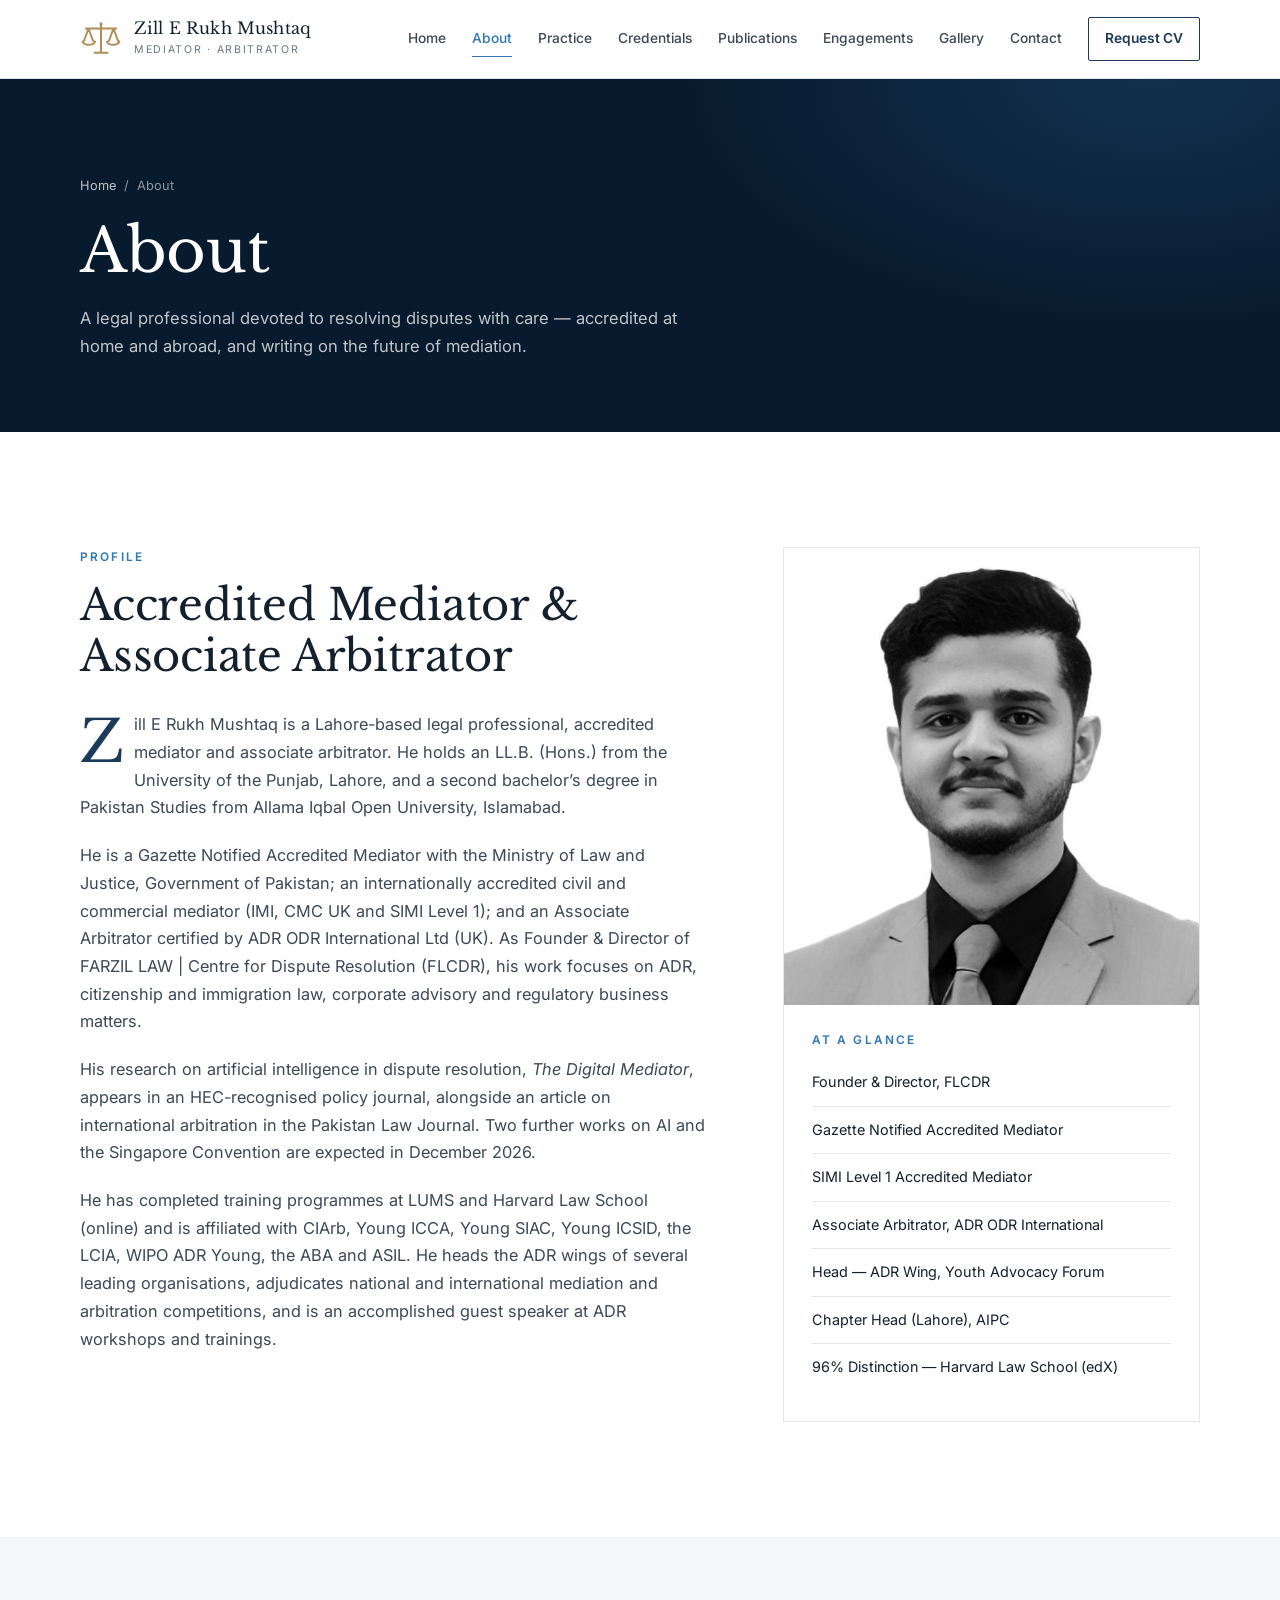
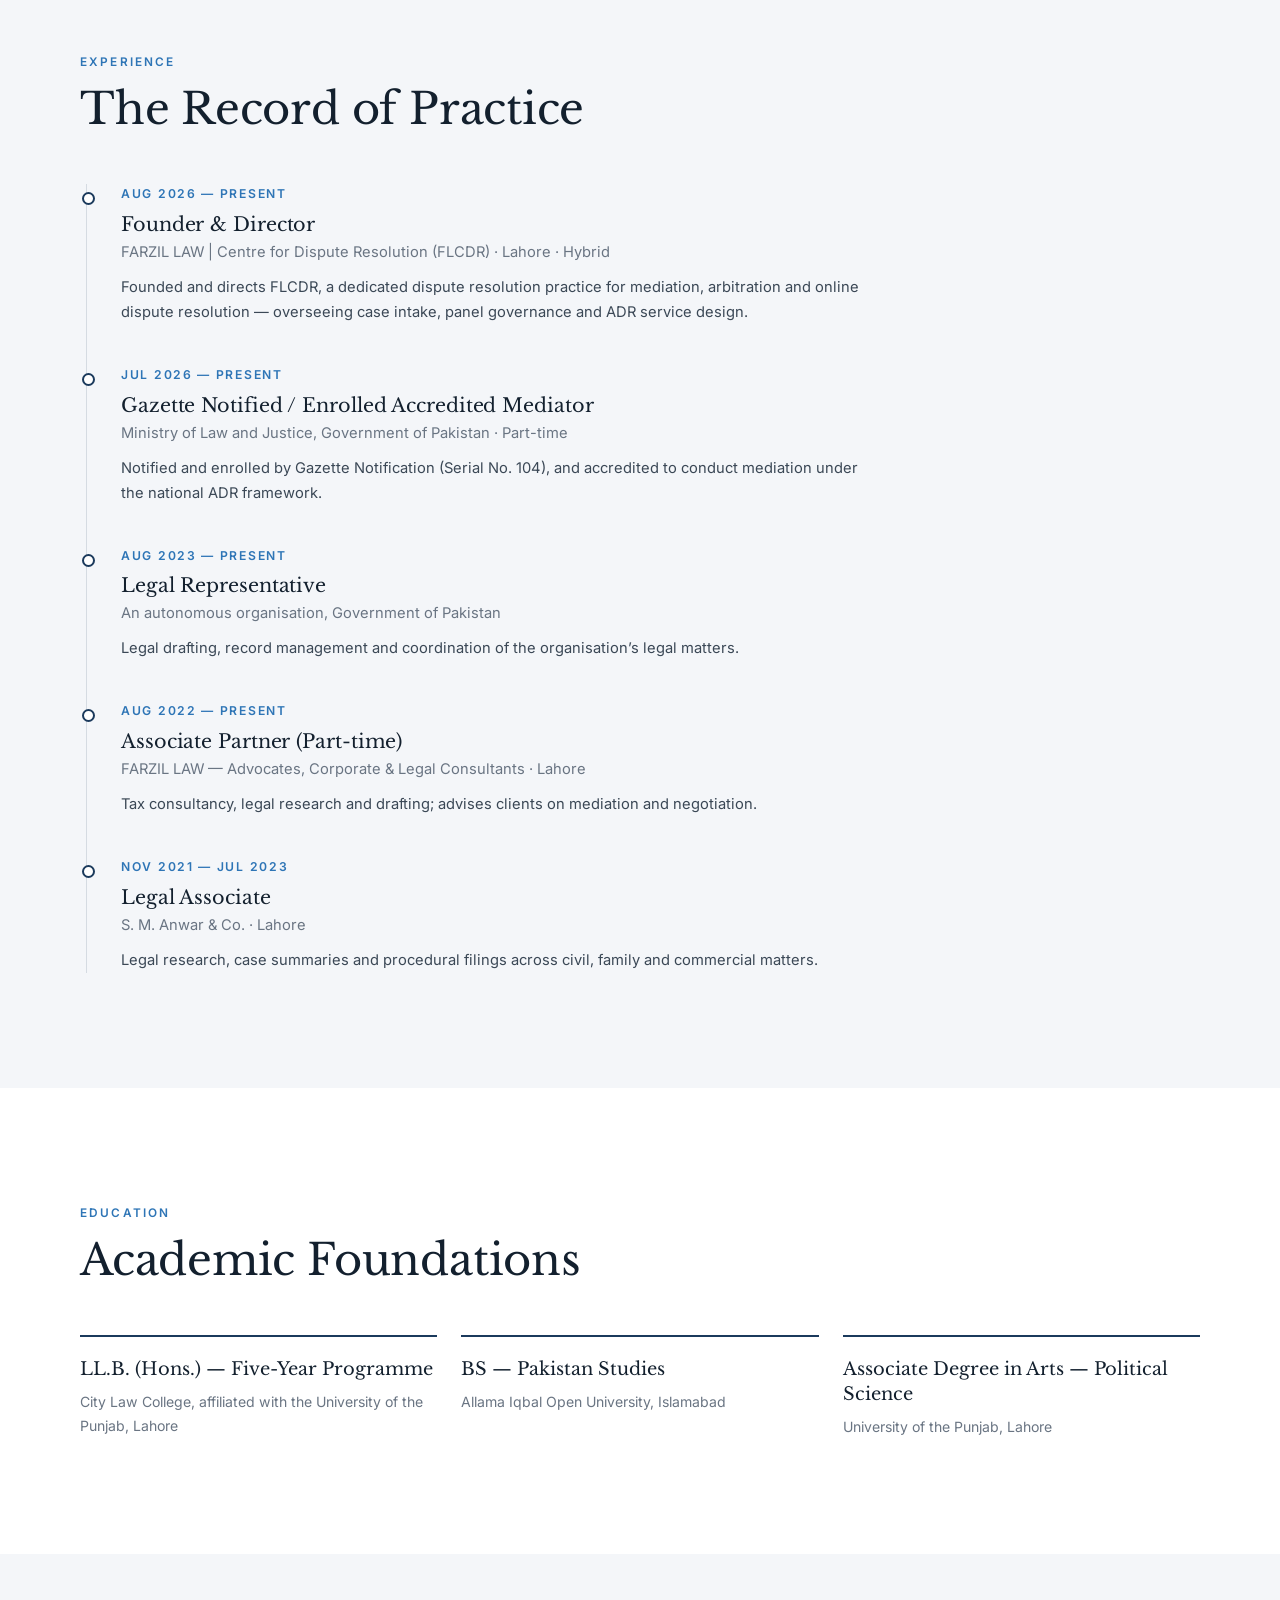
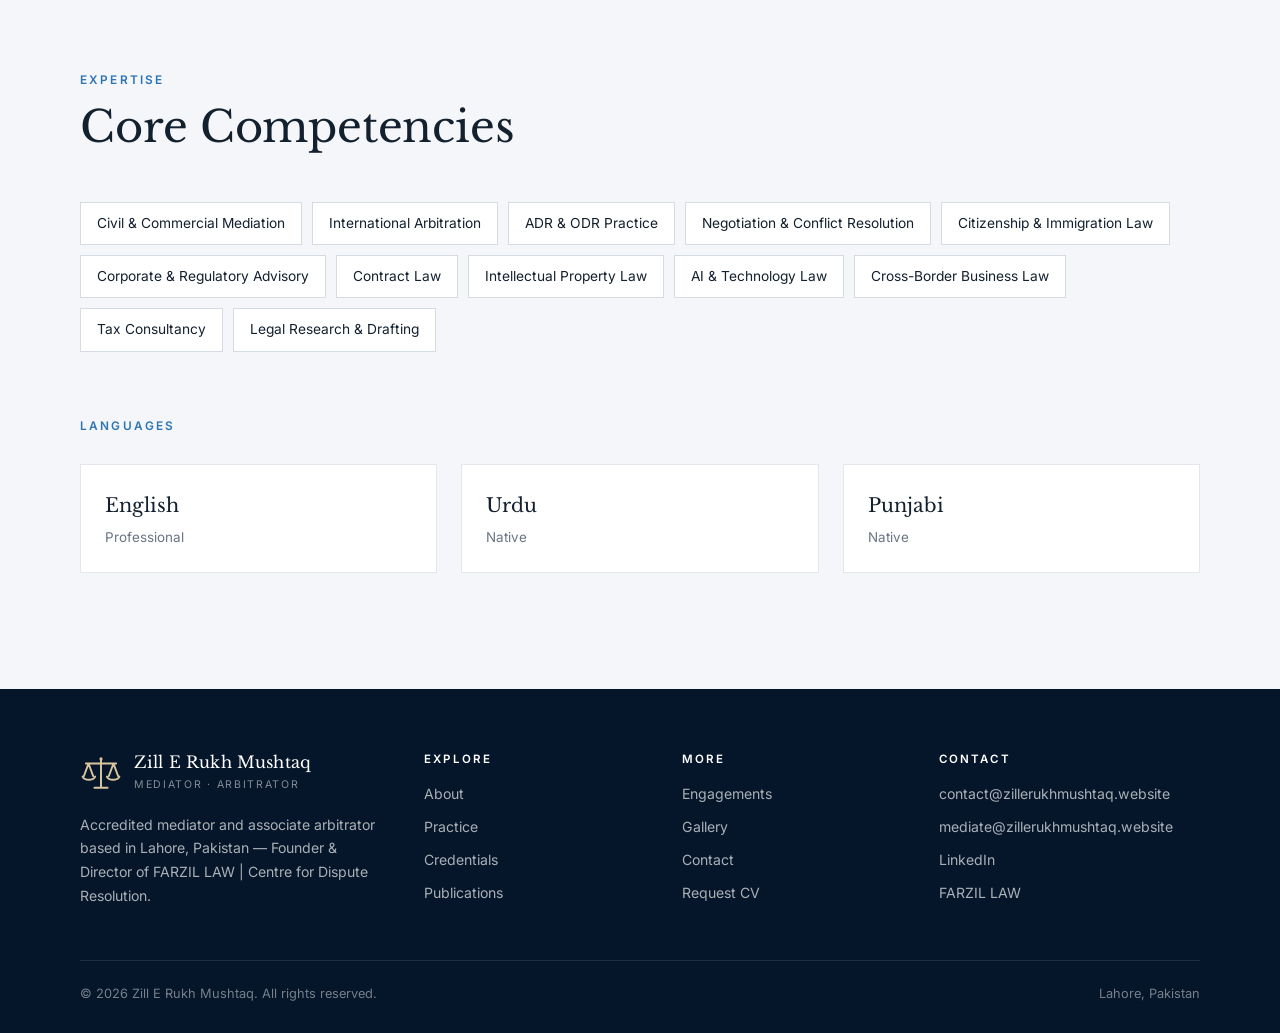
==== commit d0724aac: "Fix phone menu, use the scales (tarazu) logo, refine phone layout The header's backdrop blur trapped" ====
--- a/about/index.html
+++ b/about/index.html
@@ -26,9 +26,9 @@
 <body>
 <header class="site-header">
   <div class="wrap hdr">
-    <a class="brand" href="/" aria-label="Zill E Rukh Mushtaq — home"><span class="mono">ZRM</span><span class="brand-txt"><b>Zill E Rukh Mushtaq</b><small>Mediator · Arbitrator</small></span></a>
+    <a class="brand" href="/" aria-label="Zill E Rukh Mushtaq — home"><svg class="mark" viewBox="0 0 64 64" fill="none" stroke="currentColor" stroke-width="3" stroke-linecap="round" stroke-linejoin="round" aria-hidden="true"><path d="M9 16h46M32 11v41M22 53h20M13 16 6 35M13 16l7 19M51 16l-7 19M51 16l7 19M4 36c3 6.5 16 6.5 19 0M41 36c3 6.5 16 6.5 19 0"/><circle cx="32" cy="9" r="2.4" fill="currentColor" stroke="none"/></svg><span class="brand-txt"><b>Zill E Rukh Mushtaq</b><small>Mediator · Arbitrator</small></span></a>
     <nav class="nav" id="nav" aria-label="Main"><a href="/">Home</a><a href="/about/" class="active" aria-current="page">About</a><a href="/practice/">Practice</a><a href="/credentials/">Credentials</a><a href="/publications/">Publications</a><a href="/engagements/">Engagements</a><a href="/gallery/">Gallery</a><a href="/contact/">Contact</a><a class="cv" href="https://docs.google.com/forms/d/e/1FAIpQLSdoeeIFON1o76XCWX1p0hZdsmMvuJ5bt9blDRISQGNH2N7--w/viewform" target="_blank" rel="noopener">Request CV</a></nav>
-    <button class="burger" aria-label="Menu" aria-controls="nav" aria-expanded="false"><svg viewBox="0 0 24 24" fill="none" stroke="currentColor" stroke-width="1.6" stroke-linecap="round"><path d="M4 7h16M4 12h16M4 17h16"/></svg></button>
+    <button class="burger" aria-label="Open menu" aria-controls="nav" aria-expanded="false"><svg class="i-open" viewBox="0 0 24 24" fill="none" stroke="currentColor" stroke-width="1.6" stroke-linecap="round"><path d="M4 7h16M4 12h16M4 17h16"/></svg><svg class="i-close" viewBox="0 0 24 24" fill="none" stroke="currentColor" stroke-width="1.6" stroke-linecap="round"><path d="M6 6l12 12M18 6 6 18"/></svg></button>
   </div>
 </header>
 <main>
@@ -98,7 +98,7 @@
 <footer class="site-footer">
   <div class="wrap">
     <div class="fgrid">
-      <div><a class="brand" href="/" aria-label="Zill E Rukh Mushtaq — home"><span class="mono">ZRM</span><span class="brand-txt"><b>Zill E Rukh Mushtaq</b><small>Mediator · Arbitrator</small></span></a><p>Accredited mediator and associate arbitrator based in Lahore, Pakistan — Founder &amp; Director of FARZIL LAW | Centre for Dispute Resolution.</p></div>
+      <div><a class="brand" href="/" aria-label="Zill E Rukh Mushtaq — home"><svg class="mark" viewBox="0 0 64 64" fill="none" stroke="currentColor" stroke-width="3" stroke-linecap="round" stroke-linejoin="round" aria-hidden="true"><path d="M9 16h46M32 11v41M22 53h20M13 16 6 35M13 16l7 19M51 16l-7 19M51 16l7 19M4 36c3 6.5 16 6.5 19 0M41 36c3 6.5 16 6.5 19 0"/><circle cx="32" cy="9" r="2.4" fill="currentColor" stroke="none"/></svg><span class="brand-txt"><b>Zill E Rukh Mushtaq</b><small>Mediator · Arbitrator</small></span></a><p>Accredited mediator and associate arbitrator based in Lahore, Pakistan — Founder &amp; Director of FARZIL LAW | Centre for Dispute Resolution.</p></div>
       <div><h4>Explore</h4><ul><li><a href="/about/">About</a></li><li><a href="/practice/">Practice</a></li><li><a href="/credentials/">Credentials</a></li><li><a href="/publications/">Publications</a></li></ul></div>
       <div><h4>More</h4><ul><li><a href="/engagements/">Engagements</a></li><li><a href="/gallery/">Gallery</a></li><li><a href="/contact/">Contact</a></li><li><a href="https://docs.google.com/forms/d/e/1FAIpQLSdoeeIFON1o76XCWX1p0hZdsmMvuJ5bt9blDRISQGNH2N7--w/viewform" target="_blank" rel="noopener">Request CV</a></li></ul></div>
       <div><h4>Contact</h4><ul>
--- a/assets/site.css
+++ b/assets/site.css
@@ -45,8 +45,7 @@
 .site-header.scrolled{box-shadow:0 6px 24px rgba(12,35,64,.08)}
 .hdr{display:flex;align-items:center;justify-content:space-between;height:78px;gap:24px}
 .brand{display:flex;align-items:center;gap:12px;text-decoration:none;color:var(--ink);flex-shrink:0}
-.mono{width:42px;height:42px;border:1px solid var(--navy);border-radius:50%;display:grid;place-items:center;font-family:var(--serif);font-size:.82rem;letter-spacing:.06em;color:var(--navy);position:relative}
-.mono::after{content:"";position:absolute;inset:3px;border:1px solid var(--gold-soft);border-radius:50%}
+.mark{width:42px;height:42px;color:var(--gold);flex-shrink:0}
 .brand-txt b{display:block;font-family:var(--serif);font-weight:400;font-size:1.02rem;letter-spacing:.01em;line-height:1.2}
 .brand-txt small{display:block;font-size:.66rem;letter-spacing:.16em;text-transform:uppercase;color:var(--muted);margin-top:3px}
 .nav{display:flex;align-items:center;gap:26px}
@@ -214,7 +213,7 @@
 /* footer */
 .site-footer{background:#06162a;color:rgba(255,255,255,.66);padding:64px 0 28px;font-size:.88rem}
 .fgrid{display:grid;grid-template-columns:1.4fr 1fr 1fr 1.2fr;gap:40px}
-.site-footer .brand{color:#fff}.site-footer .mono{border-color:rgba(255,255,255,.7);color:#fff}
+.site-footer .brand{color:#fff}.site-footer .mark{color:var(--gold-soft)}
 .site-footer .brand-txt small{color:rgba(255,255,255,.5)}
 .site-footer p{margin-top:18px;max-width:300px}
 .site-footer h4{font-family:var(--sans);font-size:.72rem;font-weight:600;letter-spacing:.18em;text-transform:uppercase;color:#fff;margin-bottom:16px}
@@ -338,18 +337,14 @@
 .lb button{position:absolute;top:18px;right:18px;background:none;border:1px solid rgba(255,255,255,.4);color:#fff;padding:9px 16px;font:600 .82rem var(--sans);cursor:pointer}
 
 /* ---------- contact page ---------- */
-.contact-grid{display:grid;grid-template-columns:1.2fr .8fr;gap:clamp(36px,6vw,72px);align-items:start}
-.form{background:#fff;border:1px solid var(--line);padding:36px 34px;box-shadow:var(--shadow)}
-.frow{display:grid;grid-template-columns:1fr 1fr;gap:18px}
-.field{display:flex;flex-direction:column;margin-bottom:18px}
-.field label{font-size:.78rem;font-weight:600;letter-spacing:.08em;text-transform:uppercase;color:var(--ink);margin-bottom:8px}
-.field input,.field select,.field textarea{font:inherit;font-size:.95rem;color:var(--ink);border:1px solid var(--line-2);background:#fff;padding:12px 14px;border-radius:2px;width:100%}
-.field textarea{min-height:120px;resize:vertical}
-.field input:focus,.field select:focus,.field textarea:focus{outline:none;border-color:var(--blue);box-shadow:0 0 0 3px rgba(46,117,182,.15)}
-.form .btn{width:100%;justify-content:center;cursor:pointer;font-family:var(--sans)}
-.form .hint{font-size:.8rem;color:var(--muted);margin-top:12px;text-align:center}
-.form .ok{display:none;margin-top:14px;padding:12px 14px;background:var(--mist);font-size:.86rem;color:var(--ink)}
-.form .ok.show{display:block}
+.mailgrid{display:grid;grid-template-columns:repeat(3,1fr);gap:24px}
+.mailcard{display:flex;flex-direction:column;text-decoration:none;background:#fff;border:1px solid var(--line);border-top:2px solid var(--navy);padding:30px 28px;transition:box-shadow .3s,border-color .3s}
+.mailcard:hover{box-shadow:var(--shadow);border-color:var(--line-2)}
+.mailcard span{font-size:.74rem;font-weight:600;letter-spacing:.16em;text-transform:uppercase;color:var(--blue)}
+.mailcard b{font-family:var(--serif);font-weight:400;font-size:1rem;color:var(--ink);margin:14px 0 22px;overflow-wrap:break-word;flex:1}
+.mailcard em{font-style:normal;display:inline-flex;align-items:center;gap:8px;font-size:.86rem;font-weight:600;color:var(--navy)}
+.mailcard em svg{width:15px;height:15px}
+@media(max-width:900px){.mailgrid{grid-template-columns:1fr}}
 .cinfo h3{font-family:var(--sans);font-size:.74rem;font-weight:600;letter-spacing:.18em;text-transform:uppercase;color:var(--blue);margin:0 0 14px}
 .cinfo a{display:block;text-decoration:none;color:var(--ink);font-size:.95rem;padding:12px 0;border-bottom:1px solid var(--line);overflow-wrap:anywhere}
 .cinfo a span{display:block;font-size:.72rem;letter-spacing:.14em;text-transform:uppercase;color:var(--muted);margin-bottom:2px}
@@ -361,3 +356,68 @@
 @media(max-width:560px){.frow{grid-template-columns:1fr}.form{padding:28px 20px}}
 .cinfo .box a.btn{display:inline-flex;color:#fff;border:1px solid rgba(255,255,255,.85);padding:12px 20px;font-size:.86rem;margin-top:16px}
 .cinfo .box a.btn:hover{background:#fff;color:var(--navy-900)}
+
+/* ---------- phone refinements ---------- */
+.burger .i-close{display:none}
+.burger[aria-expanded="true"] .i-open{display:none}
+.burger[aria-expanded="true"] .i-close{display:block}
+body.menu-open{overflow:hidden}
+@media(max-width:1080px){
+  .site-header{backdrop-filter:none;-webkit-backdrop-filter:none;background:#fff}
+  .nav{z-index:60;box-shadow:0 12px 24px rgba(12,35,64,.08)}
+}
+@media(max-width:640px){
+  .hdr{height:66px}
+  .nav{inset:66px 0 0 0}
+  .mark{width:36px;height:36px}
+  .brand{gap:10px}
+  .brand-txt b{font-size:.95rem}
+  .brand-txt small{font-size:.58rem;letter-spacing:.14em}
+  .sec{padding:60px 0}
+  .sec-head{margin-bottom:32px}
+  .h-sec{font-size:1.7rem}
+  .lede{font-size:.98rem}
+  .hero-photo{aspect-ratio:auto;height:58vh;min-height:340px;max-height:520px}
+  .hero-photo img{object-position:center 22%}
+  .hero-copy{padding:4px var(--gutter) 52px}
+  .hero h1{font-size:2.5rem;margin:12px 0 20px}
+  .titles{padding-left:16px;gap:6px}
+  .titles li{font-size:.92rem}
+  .hero p.intro{font-size:.95rem;margin-top:20px}
+  .hero-actions{flex-direction:column;align-items:stretch;gap:12px}
+  .hero-actions .btn{justify-content:center}
+  .strip div.it{padding:18px 12px 18px 0}
+  .strip div.it:nth-child(even){padding-left:12px}
+  .strip b{font-size:1rem}
+  .strip span{font-size:.76rem}
+  .tile{padding:40px 24px 34px}
+  .statement h2{font-size:1.9rem}
+  .st-photo img{aspect-ratio:4/3.2}
+  .logo-card{width:156px;height:88px;padding:14px 18px}
+  .logo-card img{max-height:48px}
+  .mrow{gap:12px}
+  .marquee + .marquee{margin-top:12px}
+  .ccard .lg{height:52px;margin-bottom:16px}
+  .ccard .lg img{max-height:46px;max-width:118px}
+  .ccard b{font-size:.92rem}
+  .pcard{padding:26px 20px}
+  .pcard h3{font-size:1.12rem}
+  .ecard .tx{padding:20px}
+  .ecard.navy{padding:32px 24px}
+  .rcard{width:280px;padding:24px 20px}
+  .gprev{grid-auto-rows:150px;gap:8px}
+  .gprev figcaption{font-size:.72rem;padding:20px 10px 8px}
+  .cta-lines a{font-size:.88rem;overflow-wrap:anywhere}
+  .page-head h1{font-size:2.3rem}
+  .page-head p{font-size:.96rem}
+  .masonry{columns:2;column-gap:10px}
+  .masonry figure{margin-bottom:10px}
+  .masonry figcaption{padding:10px 10px 12px}
+  .masonry figcaption b{font-size:.8rem}
+  .masonry figcaption small{font-size:.72rem}
+  .elist div{padding:18px 0}
+  .prcard{padding:30px 22px}
+  .tl article{padding:0 0 32px 26px}
+  .mailcard{padding:24px 20px}
+  .fgrid{gap:30px}
+}
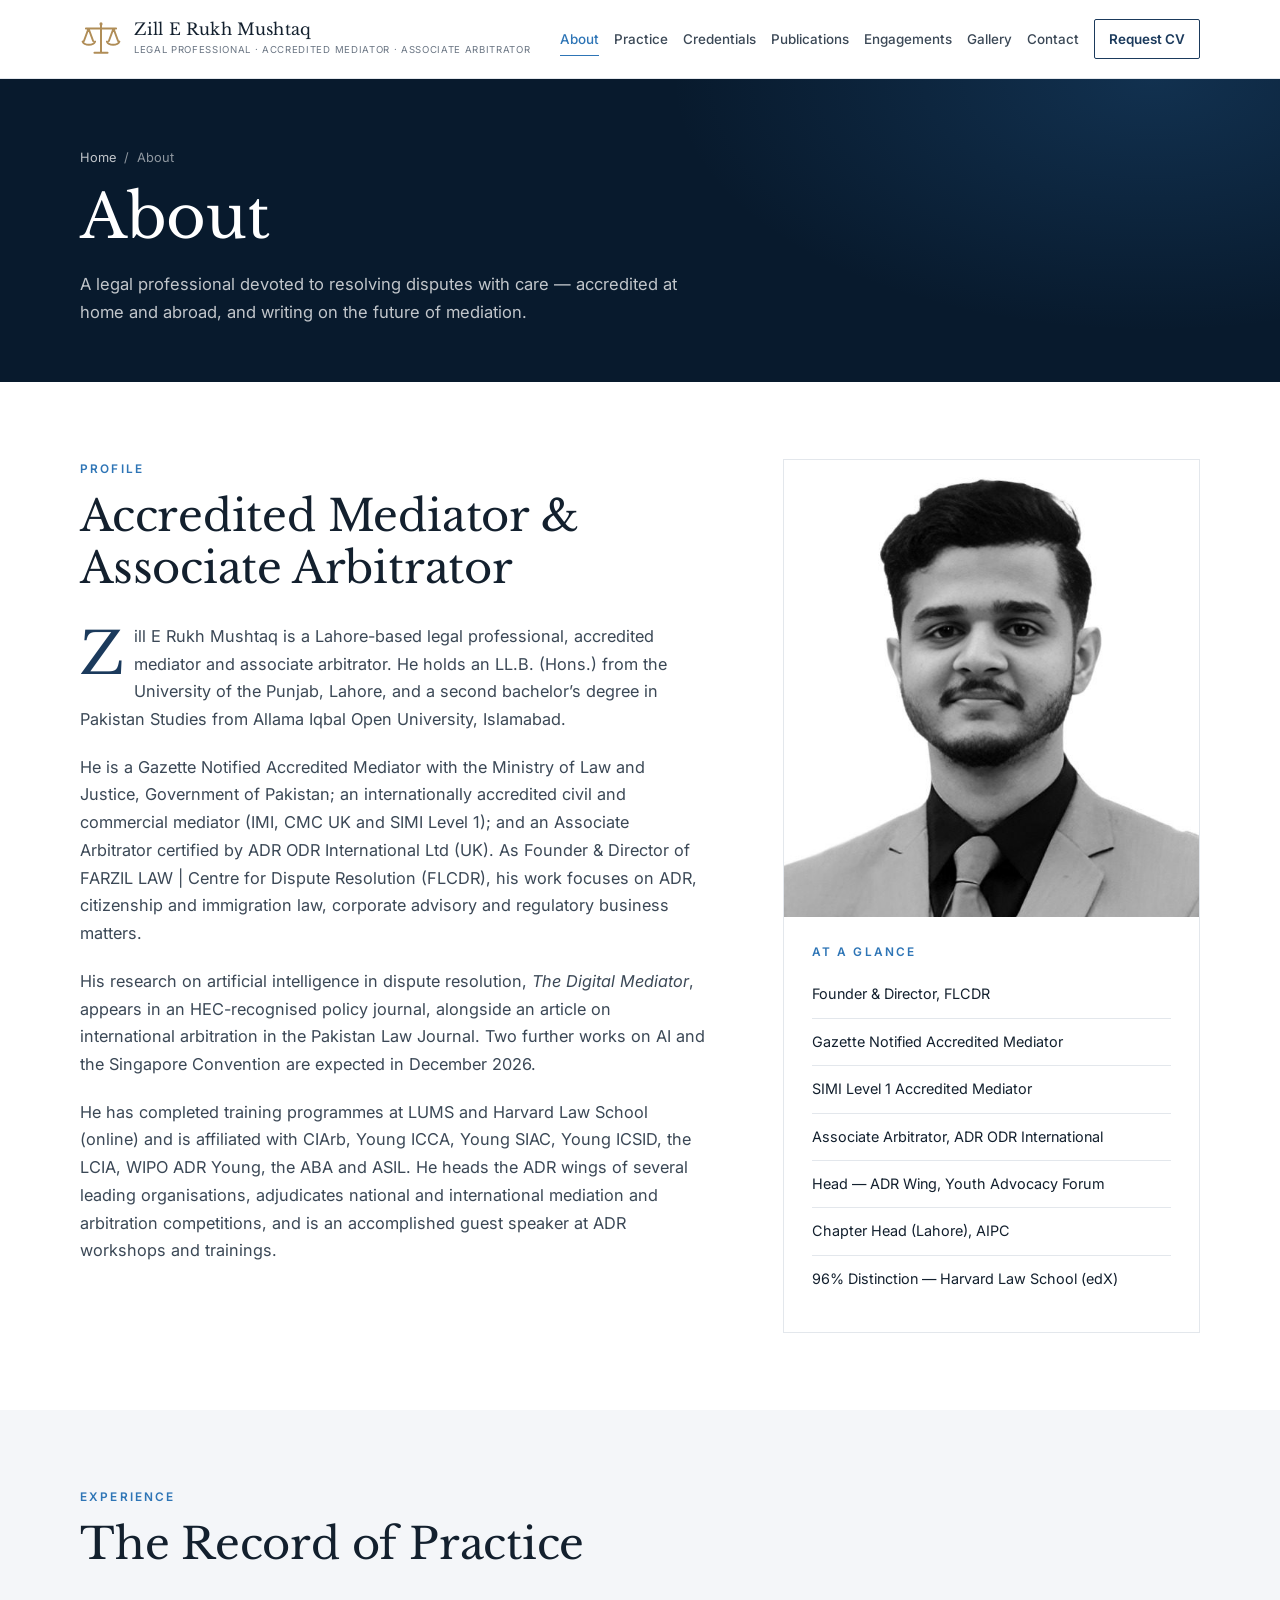
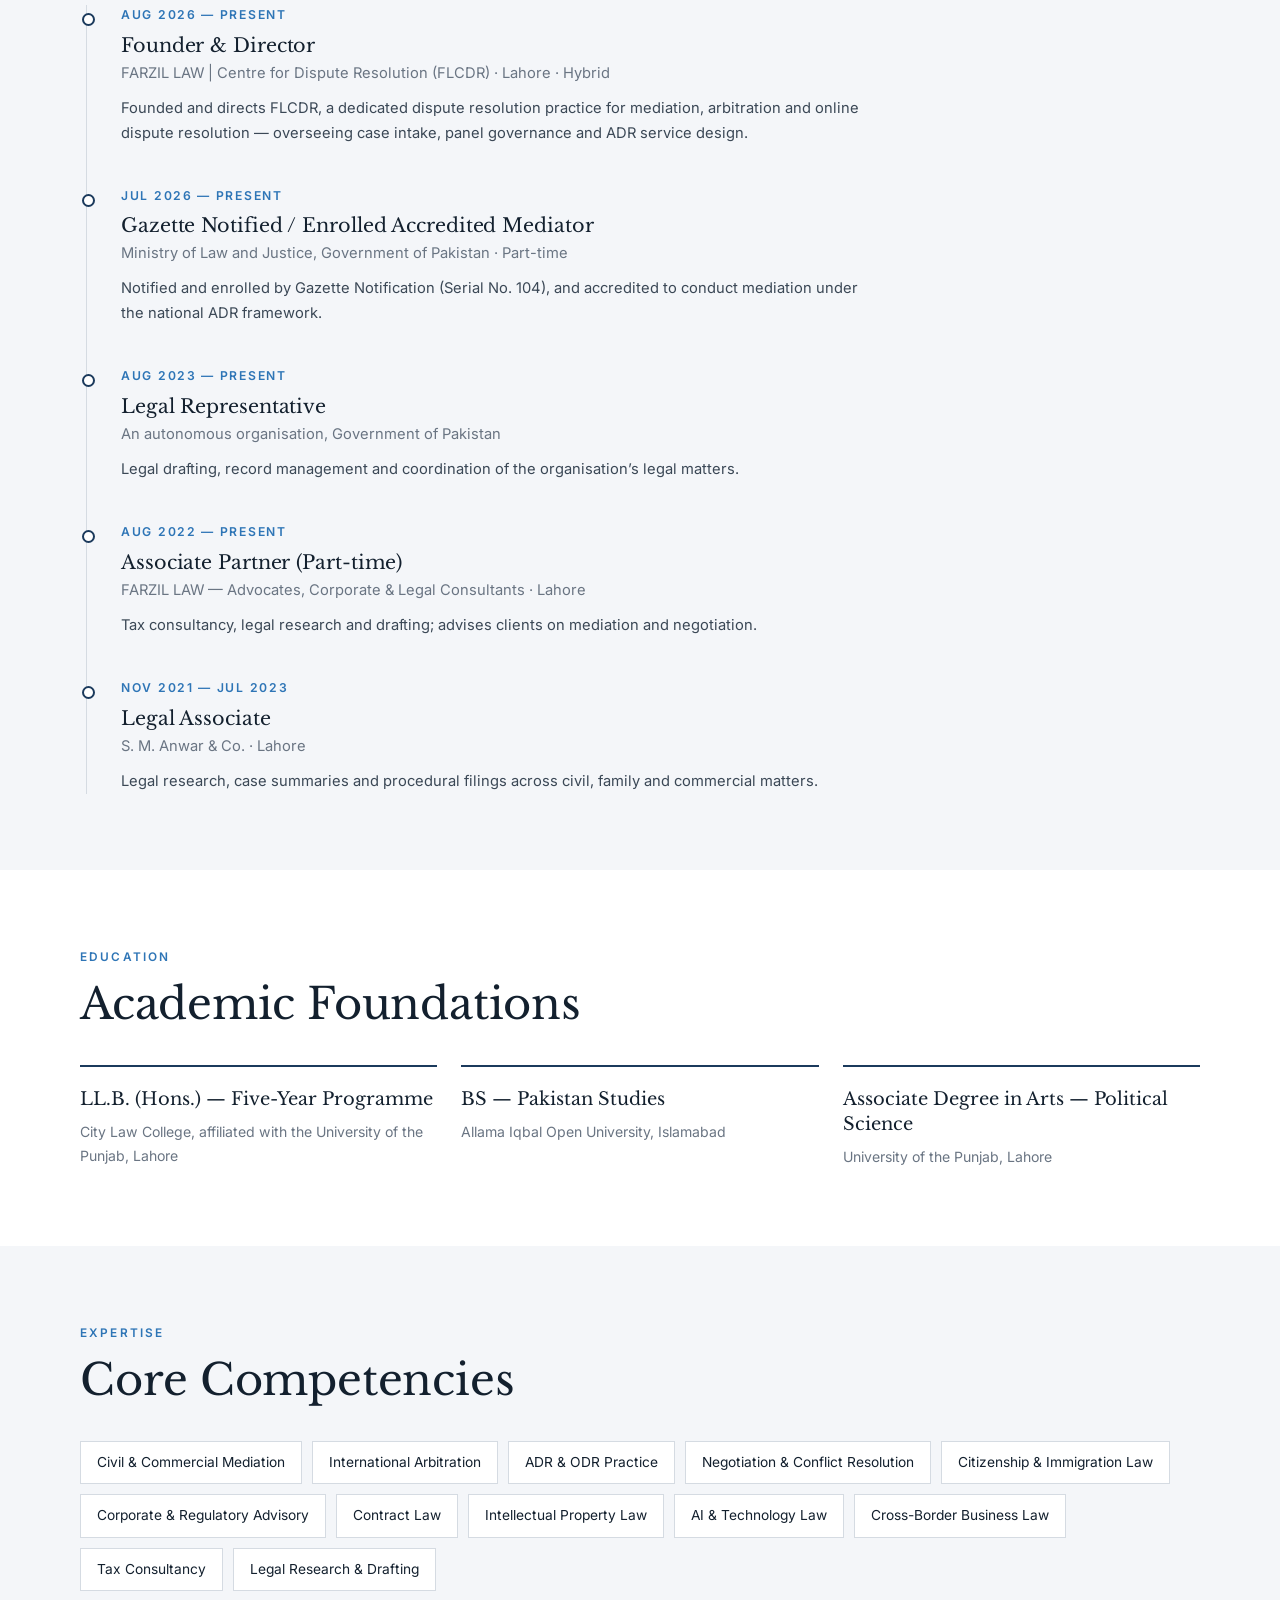
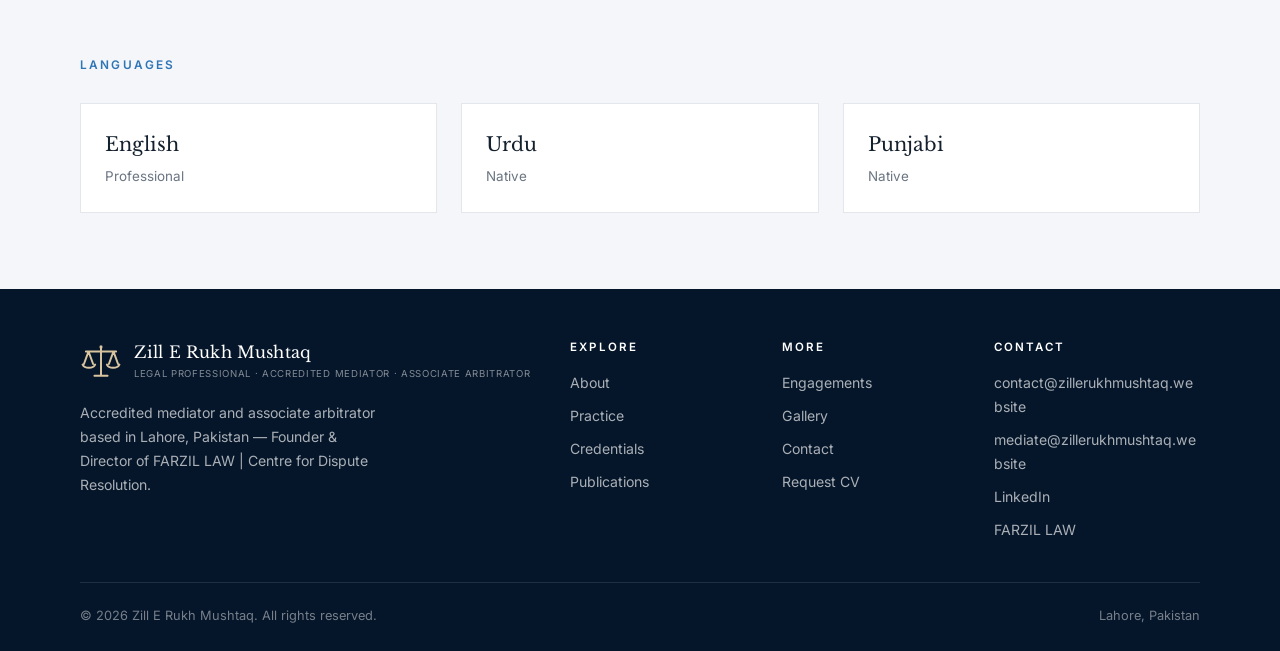
==== commit df8d5945: "Tighter spacing, compact review cards, new header title Header subtitle now reads Legal Professional" ====
--- a/about/index.html
+++ b/about/index.html
@@ -26,8 +26,8 @@
 <body>
 <header class="site-header">
   <div class="wrap hdr">
-    <a class="brand" href="/" aria-label="Zill E Rukh Mushtaq — home"><svg class="mark" viewBox="0 0 64 64" fill="none" stroke="currentColor" stroke-width="3" stroke-linecap="round" stroke-linejoin="round" aria-hidden="true"><path d="M9 16h46M32 11v41M22 53h20M13 16 6 35M13 16l7 19M51 16l-7 19M51 16l7 19M4 36c3 6.5 16 6.5 19 0M41 36c3 6.5 16 6.5 19 0"/><circle cx="32" cy="9" r="2.4" fill="currentColor" stroke="none"/></svg><span class="brand-txt"><b>Zill E Rukh Mushtaq</b><small>Mediator · Arbitrator</small></span></a>
-    <nav class="nav" id="nav" aria-label="Main"><a href="/">Home</a><a href="/about/" class="active" aria-current="page">About</a><a href="/practice/">Practice</a><a href="/credentials/">Credentials</a><a href="/publications/">Publications</a><a href="/engagements/">Engagements</a><a href="/gallery/">Gallery</a><a href="/contact/">Contact</a><a class="cv" href="https://docs.google.com/forms/d/e/1FAIpQLSdoeeIFON1o76XCWX1p0hZdsmMvuJ5bt9blDRISQGNH2N7--w/viewform" target="_blank" rel="noopener">Request CV</a></nav>
+    <a class="brand" href="/" aria-label="Zill E Rukh Mushtaq — home"><svg class="mark" viewBox="0 0 64 64" fill="none" stroke="currentColor" stroke-width="3" stroke-linecap="round" stroke-linejoin="round" aria-hidden="true"><path d="M9 16h46M32 11v41M22 53h20M13 16 6 35M13 16l7 19M51 16l-7 19M51 16l7 19M4 36c3 6.5 16 6.5 19 0M41 36c3 6.5 16 6.5 19 0"/><circle cx="32" cy="9" r="2.4" fill="currentColor" stroke="none"/></svg><span class="brand-txt"><b>Zill E Rukh Mushtaq</b><small>Legal Professional · Accredited Mediator · Associate Arbitrator</small></span></a>
+    <nav class="nav" id="nav" aria-label="Main"><a href="/" data-m="1">Home</a><a href="/about/" class="active" aria-current="page">About</a><a href="/practice/">Practice</a><a href="/credentials/">Credentials</a><a href="/publications/">Publications</a><a href="/engagements/">Engagements</a><a href="/gallery/">Gallery</a><a href="/contact/">Contact</a><a class="cv" href="https://docs.google.com/forms/d/e/1FAIpQLSdoeeIFON1o76XCWX1p0hZdsmMvuJ5bt9blDRISQGNH2N7--w/viewform" target="_blank" rel="noopener">Request CV</a></nav>
     <button class="burger" aria-label="Open menu" aria-controls="nav" aria-expanded="false"><svg class="i-open" viewBox="0 0 24 24" fill="none" stroke="currentColor" stroke-width="1.6" stroke-linecap="round"><path d="M4 7h16M4 12h16M4 17h16"/></svg><svg class="i-close" viewBox="0 0 24 24" fill="none" stroke="currentColor" stroke-width="1.6" stroke-linecap="round"><path d="M6 6l12 12M18 6 6 18"/></svg></button>
   </div>
 </header>
@@ -98,7 +98,7 @@
 <footer class="site-footer">
   <div class="wrap">
     <div class="fgrid">
-      <div><a class="brand" href="/" aria-label="Zill E Rukh Mushtaq — home"><svg class="mark" viewBox="0 0 64 64" fill="none" stroke="currentColor" stroke-width="3" stroke-linecap="round" stroke-linejoin="round" aria-hidden="true"><path d="M9 16h46M32 11v41M22 53h20M13 16 6 35M13 16l7 19M51 16l-7 19M51 16l7 19M4 36c3 6.5 16 6.5 19 0M41 36c3 6.5 16 6.5 19 0"/><circle cx="32" cy="9" r="2.4" fill="currentColor" stroke="none"/></svg><span class="brand-txt"><b>Zill E Rukh Mushtaq</b><small>Mediator · Arbitrator</small></span></a><p>Accredited mediator and associate arbitrator based in Lahore, Pakistan — Founder &amp; Director of FARZIL LAW | Centre for Dispute Resolution.</p></div>
+      <div><a class="brand" href="/" aria-label="Zill E Rukh Mushtaq — home"><svg class="mark" viewBox="0 0 64 64" fill="none" stroke="currentColor" stroke-width="3" stroke-linecap="round" stroke-linejoin="round" aria-hidden="true"><path d="M9 16h46M32 11v41M22 53h20M13 16 6 35M13 16l7 19M51 16l-7 19M51 16l7 19M4 36c3 6.5 16 6.5 19 0M41 36c3 6.5 16 6.5 19 0"/><circle cx="32" cy="9" r="2.4" fill="currentColor" stroke="none"/></svg><span class="brand-txt"><b>Zill E Rukh Mushtaq</b><small>Legal Professional · Accredited Mediator · Associate Arbitrator</small></span></a><p>Accredited mediator and associate arbitrator based in Lahore, Pakistan — Founder &amp; Director of FARZIL LAW | Centre for Dispute Resolution.</p></div>
       <div><h4>Explore</h4><ul><li><a href="/about/">About</a></li><li><a href="/practice/">Practice</a></li><li><a href="/credentials/">Credentials</a></li><li><a href="/publications/">Publications</a></li></ul></div>
       <div><h4>More</h4><ul><li><a href="/engagements/">Engagements</a></li><li><a href="/gallery/">Gallery</a></li><li><a href="/contact/">Contact</a></li><li><a href="https://docs.google.com/forms/d/e/1FAIpQLSdoeeIFON1o76XCWX1p0hZdsmMvuJ5bt9blDRISQGNH2N7--w/viewform" target="_blank" rel="noopener">Request CV</a></li></ul></div>
       <div><h4>Contact</h4><ul>
--- a/assets/site.css
+++ b/assets/site.css
@@ -57,7 +57,7 @@
 .nav .cv::after{display:none}.nav .cv:hover{background:var(--navy);color:#fff}
 .burger{display:none;background:none;border:0;width:44px;height:44px;cursor:pointer;color:var(--ink)}
 .burger svg{width:26px;height:26px}
-@media(max-width:1080px){
+@media(max-width:1180px){
   .burger{display:grid;place-items:center}
   .nav{position:fixed;inset:78px 0 0 0;background:#fff;flex-direction:column;align-items:flex-start;gap:0;padding:12px var(--gutter) 40px;transform:translateX(100%);visibility:hidden;transition:transform .35s ease,visibility 0s .35s;overflow-y:auto}
   .nav.open{transform:none;visibility:visible;transition:transform .35s ease}
@@ -362,7 +362,7 @@
 .burger[aria-expanded="true"] .i-open{display:none}
 .burger[aria-expanded="true"] .i-close{display:block}
 body.menu-open{overflow:hidden}
-@media(max-width:1080px){
+@media(max-width:1180px){
   .site-header{backdrop-filter:none;-webkit-backdrop-filter:none;background:#fff}
   .nav{z-index:60;box-shadow:0 12px 24px rgba(12,35,64,.08)}
 }
@@ -421,3 +421,55 @@
   .mailcard{padding:24px 20px}
   .fgrid{gap:30px}
 }
+
+/* ---------- tighter spacing & compact reviews ---------- */
+.sec{padding:clamp(52px,6vw,84px) 0}
+.sec-head{margin-bottom:34px}
+.rule{margin:14px 0}.center .rule{margin:14px auto}
+.hero-grid{min-height:560px}
+.hero-copy{padding-top:72px;padding-bottom:64px}
+.strip div.it{padding-top:22px;padding-bottom:22px}
+.tile{min-height:320px;padding:42px 34px 34px}
+.tile h3{margin-top:12px}
+.statement{padding:clamp(52px,6vw,84px) 0}
+.statement p{margin-top:16px}
+.statement .hero-actions{margin-top:24px}
+.st-photo img{aspect-ratio:16/10}
+.ccard{padding:24px 18px 22px}
+.ccard .lg{margin-bottom:16px}
+.pcard{padding:28px 28px}
+.pcard h3{margin:12px 0 8px}
+.ecard .tx{padding:20px 22px 22px}
+.cta{padding:clamp(52px,6vw,76px) 0}
+.page-head{padding:clamp(44px,6vw,68px) 0 clamp(38px,5vw,56px)}
+.page-head h1{margin-top:12px}
+.sec-foot{margin-top:30px}
+.site-footer{padding:52px 0 24px}
+.fbase{margin-top:40px}
+.reviews .mrow{align-items:flex-start}
+.rcard{width:320px;padding:22px 22px 18px}
+.rcard .q{font-size:2rem;height:16px}
+.rcard p{font-size:.86rem;line-height:1.6;flex:none}
+.who{margin-top:14px;padding-top:12px}
+.who img{width:38px;height:38px}
+.who b{font-size:.84rem}.who small{font-size:.72rem}
+.brand-txt small{letter-spacing:.1em}
+@media(max-width:640px){
+  .sec{padding:46px 0}
+  .tile{padding:34px 22px 28px}
+  .rcard{width:270px;padding:20px 18px 16px}
+  .brand-txt small{font-size:.5rem;letter-spacing:.04em}
+  .hero-copy{padding-top:4px;padding-bottom:44px}
+}
+.nav{gap:22px}
+.nav a{font-size:.84rem;white-space:nowrap}
+.nav .cv{padding:8px 14px}
+.brand-txt small{font-size:.6rem;letter-spacing:.07em;white-space:nowrap}
+@media(max-width:640px){.brand-txt small{font-size:.5rem;letter-spacing:.04em}}
+@media(max-width:360px){.brand-txt small{white-space:normal}}
+.nav{gap:17px}
+@media(min-width:1181px){.nav a[data-m]{display:none}}
+.nav{gap:15px}.hdr{gap:18px}
+@media(max-width:1180px){.brand{min-width:0;flex:1 1 auto}.brand-txt{min-width:0}.burger{flex-shrink:0}}
+@media(max-width:640px){.brand-txt small{white-space:normal;font-size:.52rem;letter-spacing:.05em;line-height:1.45;margin-top:2px;max-width:230px}}
+@media(max-width:1180px){.nav a{padding:13px 0;font-size:.98rem}}
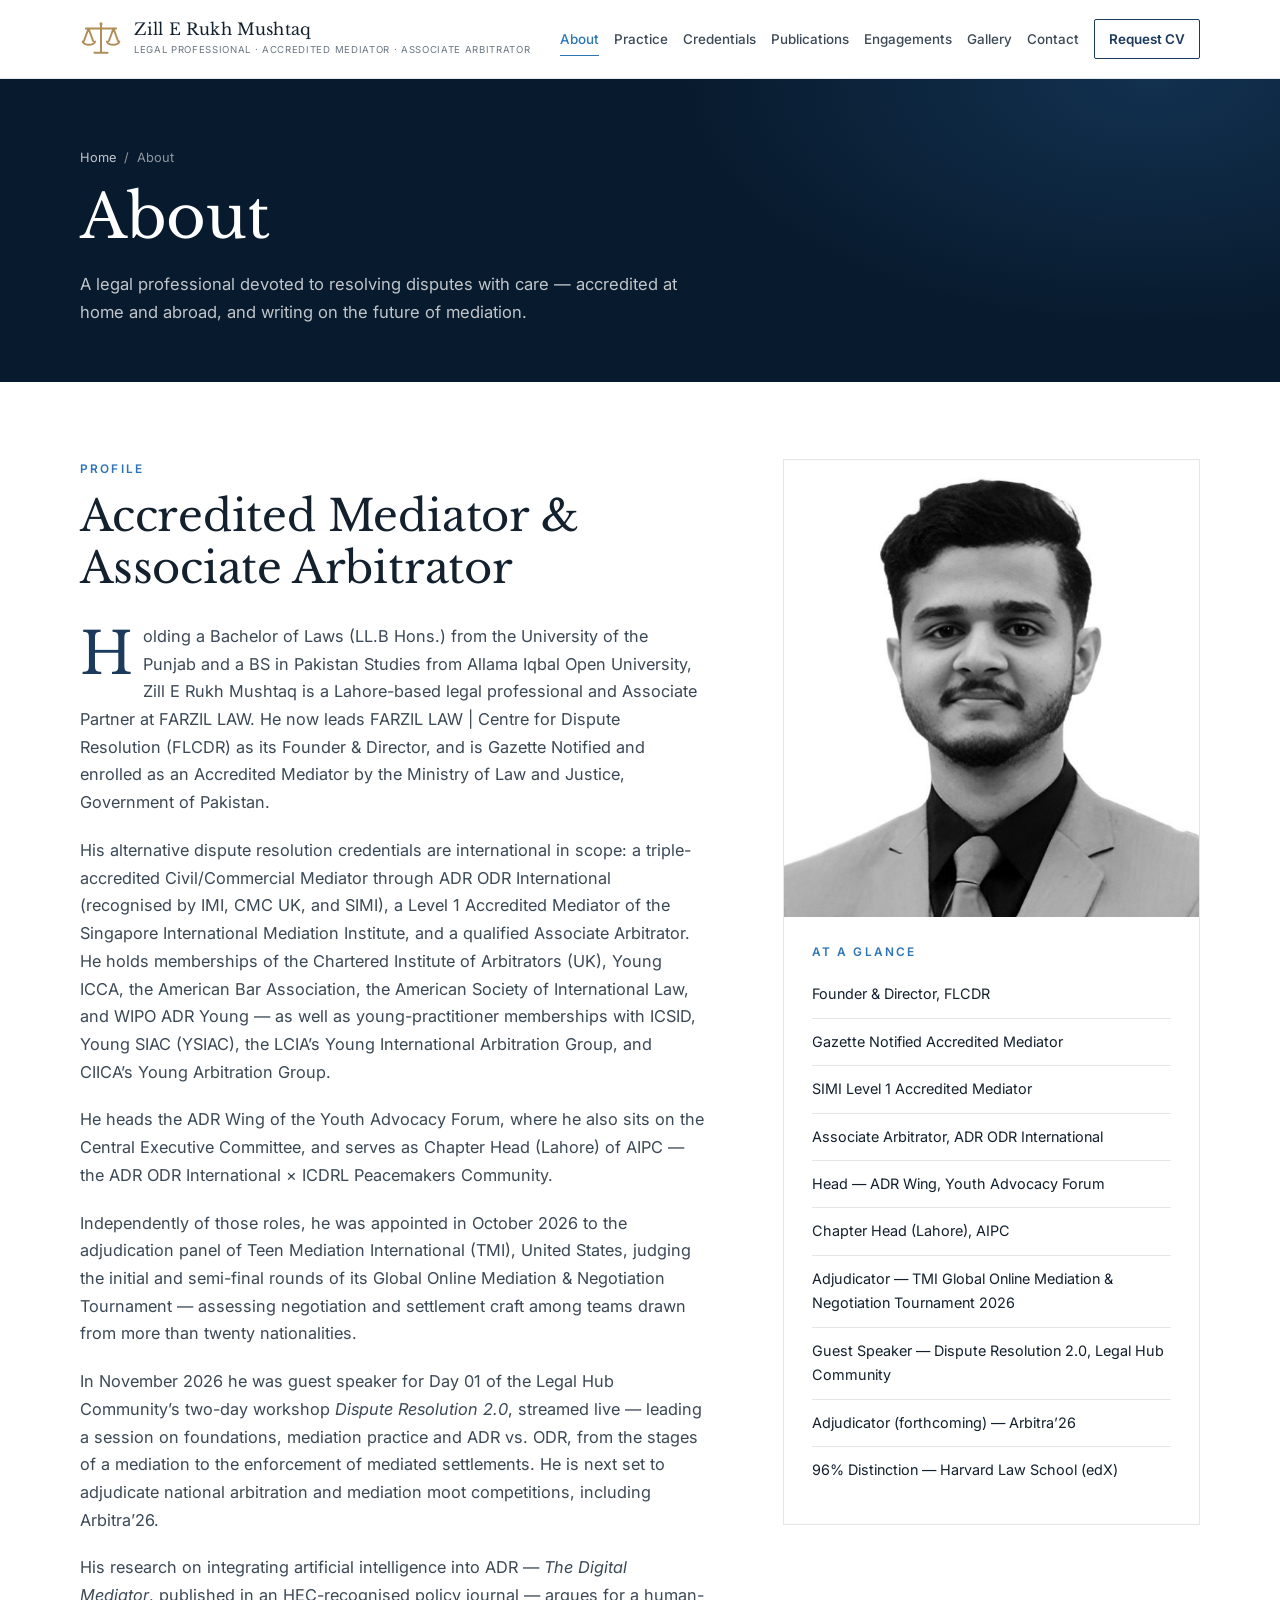
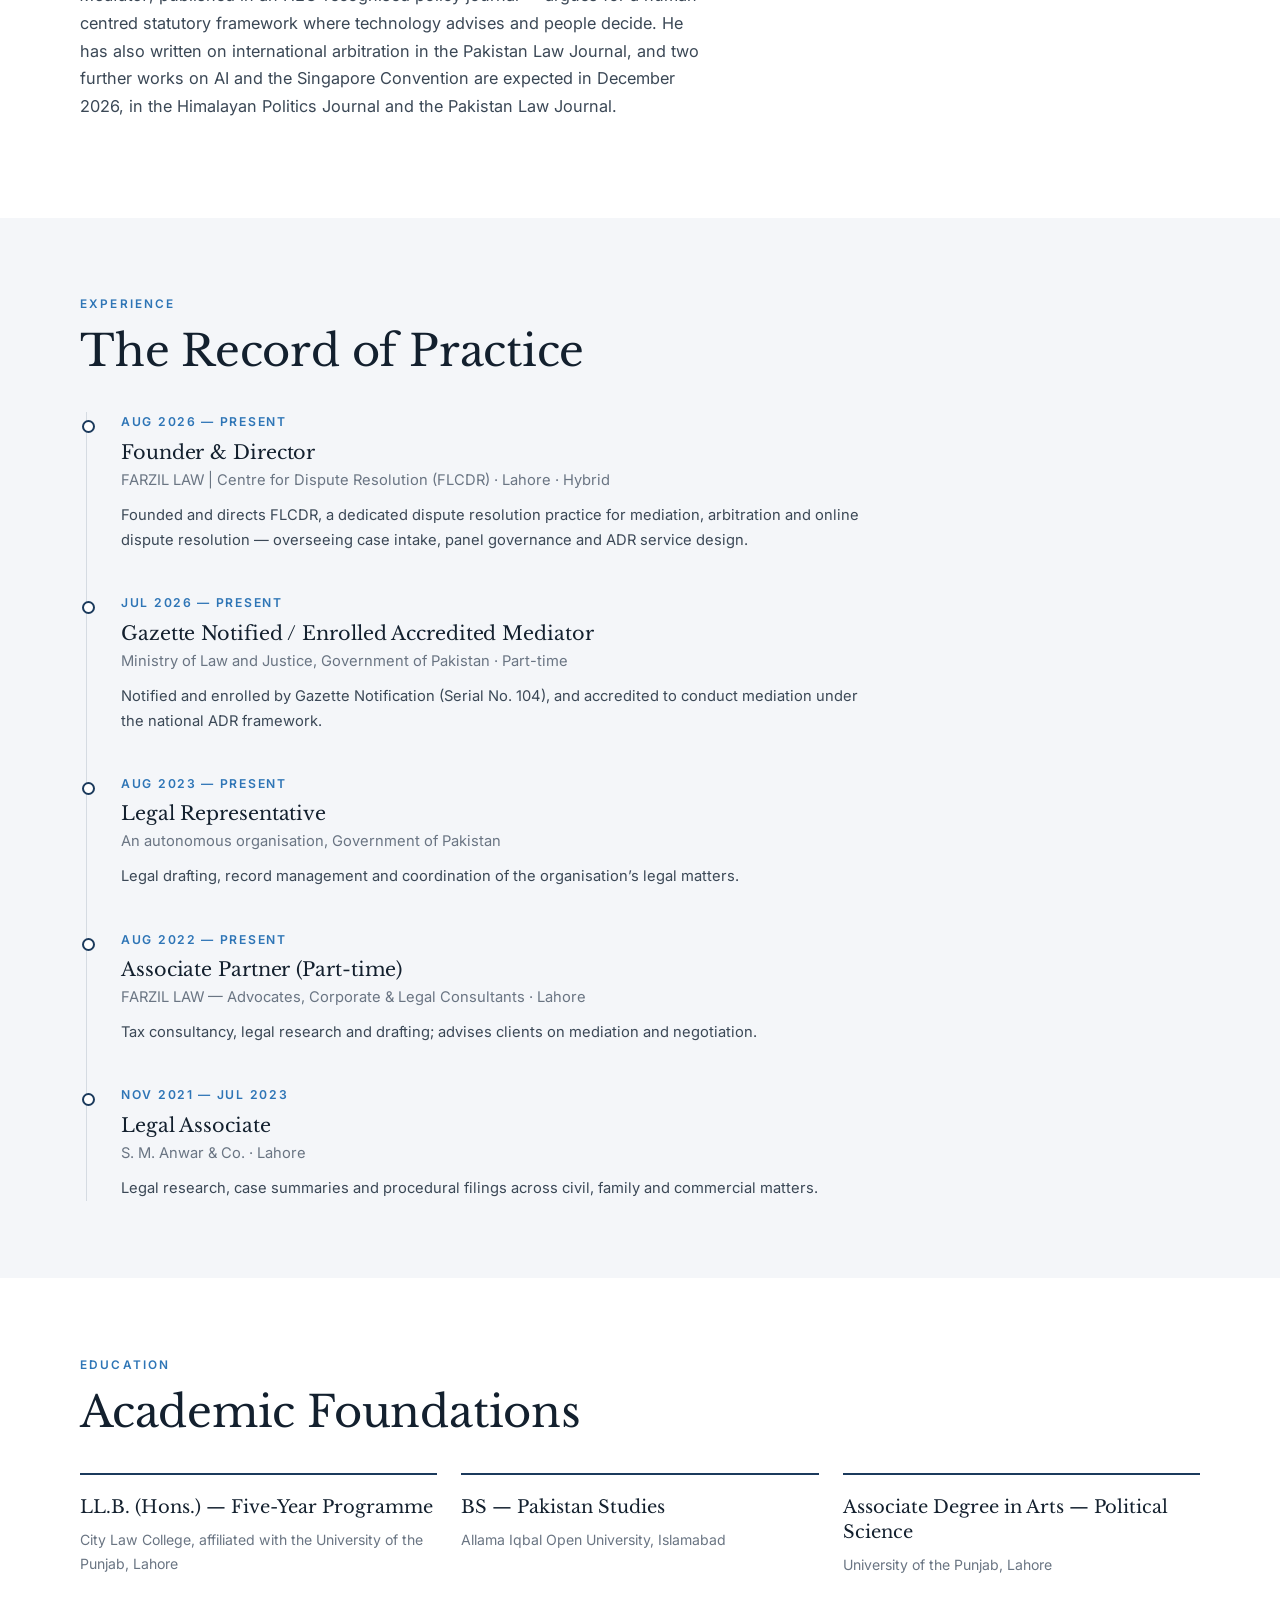
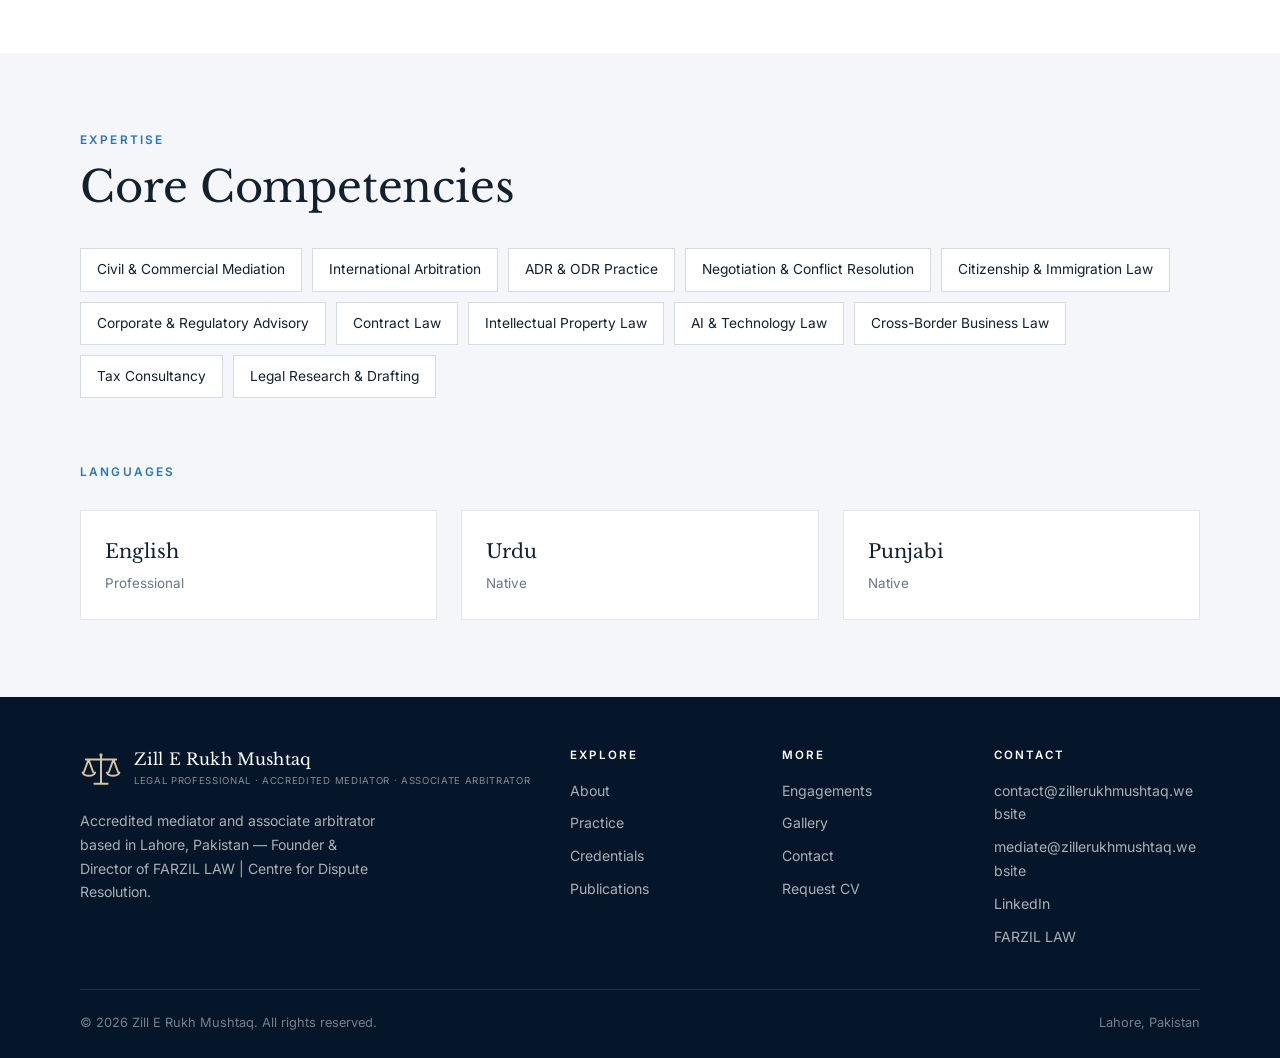
==== commit e248311e: "Restore the detailed profile on the About page The short generic line was meant only for the CV and " ====
--- a/about/index.html
+++ b/about/index.html
@@ -45,10 +45,12 @@
     <div class="prose rv">
       <div class="eyebrow">Profile</div>
       <h2 class="h-sec" style="margin-bottom:28px">Accredited Mediator &amp; Associate Arbitrator</h2>
-      <p>Zill E Rukh Mushtaq is a Lahore-based legal professional, accredited mediator and associate arbitrator. He holds an LL.B. (Hons.) from the University of the Punjab, Lahore, and a second bachelor&rsquo;s degree in Pakistan Studies from Allama Iqbal Open University, Islamabad.</p>
-      <p>He is a Gazette Notified Accredited Mediator with the Ministry of Law and Justice, Government of Pakistan; an internationally accredited civil and commercial mediator (IMI, CMC UK and SIMI Level 1); and an Associate Arbitrator certified by ADR ODR International Ltd (UK). As Founder &amp; Director of FARZIL LAW | Centre for Dispute Resolution (FLCDR), his work focuses on ADR, citizenship and immigration law, corporate advisory and regulatory business matters.</p>
-      <p>His research on artificial intelligence in dispute resolution, <em>The Digital Mediator</em>, appears in an HEC-recognised policy journal, alongside an article on international arbitration in the Pakistan Law Journal. Two further works on AI and the Singapore Convention are expected in December 2026.</p>
-      <p>He has completed training programmes at LUMS and Harvard Law School (online) and is affiliated with CIArb, Young ICCA, Young SIAC, Young ICSID, the LCIA, WIPO ADR Young, the ABA and ASIL. He heads the ADR wings of several leading organisations, adjudicates national and international mediation and arbitration competitions, and is an accomplished guest speaker at ADR workshops and trainings.</p>
+      <p>Holding a Bachelor of Laws (LL.B Hons.) from the University of the Punjab and a BS in Pakistan Studies from Allama Iqbal Open University, Zill E Rukh Mushtaq is a Lahore-based legal professional and Associate Partner at FARZIL LAW. He now leads FARZIL LAW | Centre for Dispute Resolution (FLCDR) as its Founder &amp; Director, and is Gazette Notified and enrolled as an Accredited Mediator by the Ministry of Law and Justice, Government of Pakistan.</p>
+      <p>His alternative dispute resolution credentials are international in scope: a triple-accredited Civil/Commercial Mediator through ADR ODR International (recognised by IMI, CMC UK, and SIMI), a Level 1 Accredited Mediator of the Singapore International Mediation Institute, and a qualified Associate Arbitrator. He holds memberships of the Chartered Institute of Arbitrators (UK), Young ICCA, the American Bar Association, the American Society of International Law, and WIPO ADR Young — as well as young-practitioner memberships with ICSID, Young SIAC (YSIAC), the LCIA&rsquo;s Young International Arbitration Group, and CIICA&rsquo;s Young Arbitration Group.</p>
+      <p>He heads the ADR Wing of the Youth Advocacy Forum, where he also sits on the Central Executive Committee, and serves as Chapter Head (Lahore) of AIPC — the ADR ODR International × ICDRL Peacemakers Community.</p>
+      <p>Independently of those roles, he was appointed in October 2026 to the adjudication panel of Teen Mediation International (TMI), United States, judging the initial and semi-final rounds of its Global Online Mediation &amp; Negotiation Tournament — assessing negotiation and settlement craft among teams drawn from more than twenty nationalities.</p>
+      <p>In November 2026 he was guest speaker for Day 01 of the Legal Hub Community&rsquo;s two-day workshop <i>Dispute Resolution 2.0</i>, streamed live — leading a session on foundations, mediation practice and ADR vs. ODR, from the stages of a mediation to the enforcement of mediated settlements. He is next set to adjudicate national arbitration and mediation moot competitions, including Arbitra&rsquo;26.</p>
+      <p>His research on integrating artificial intelligence into ADR — <i>The Digital Mediator</i>, published in an HEC-recognised policy journal — argues for a human-centred statutory framework where technology advises and people decide. He has also written on international arbitration in the Pakistan Law Journal, and two further works on AI and the Singapore Convention are expected in December 2026, in the Himalayan Politics Journal and the Pakistan Law Journal.</p>
     </div>
     <aside class="aside-card rv">
       <img src="/assets/images/photo.jpg" alt="Portrait of Zill E Rukh Mushtaq">
@@ -61,6 +63,9 @@
           <li>Associate Arbitrator, ADR ODR International</li>
           <li>Head — ADR Wing, Youth Advocacy Forum</li>
           <li>Chapter Head (Lahore), AIPC</li>
+          <li>Adjudicator — TMI Global Online Mediation &amp; Negotiation Tournament 2026</li>
+          <li>Guest Speaker — Dispute Resolution 2.0, Legal Hub Community</li>
+          <li>Adjudicator (forthcoming) — Arbitra&rsquo;26</li>
           <li>96% Distinction — Harvard Law School (edX)</li>
         </ul>
       </div>
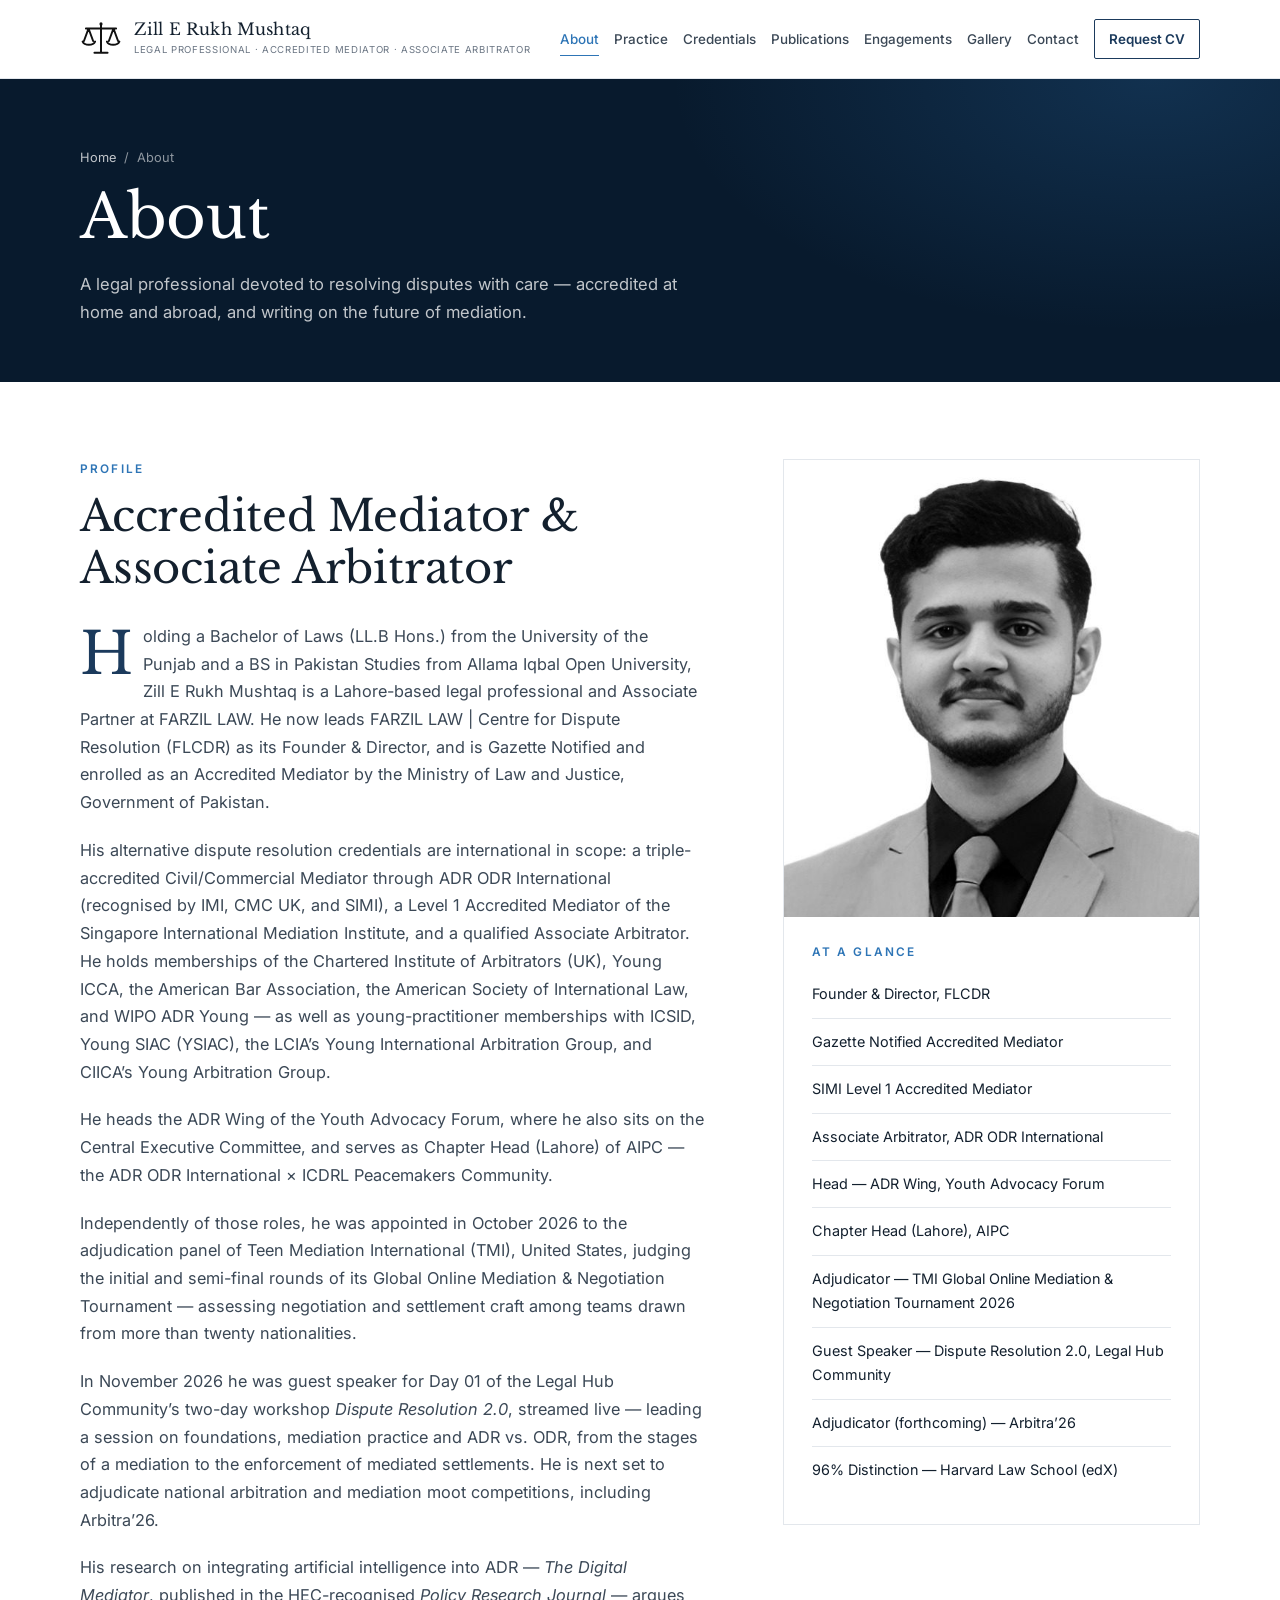
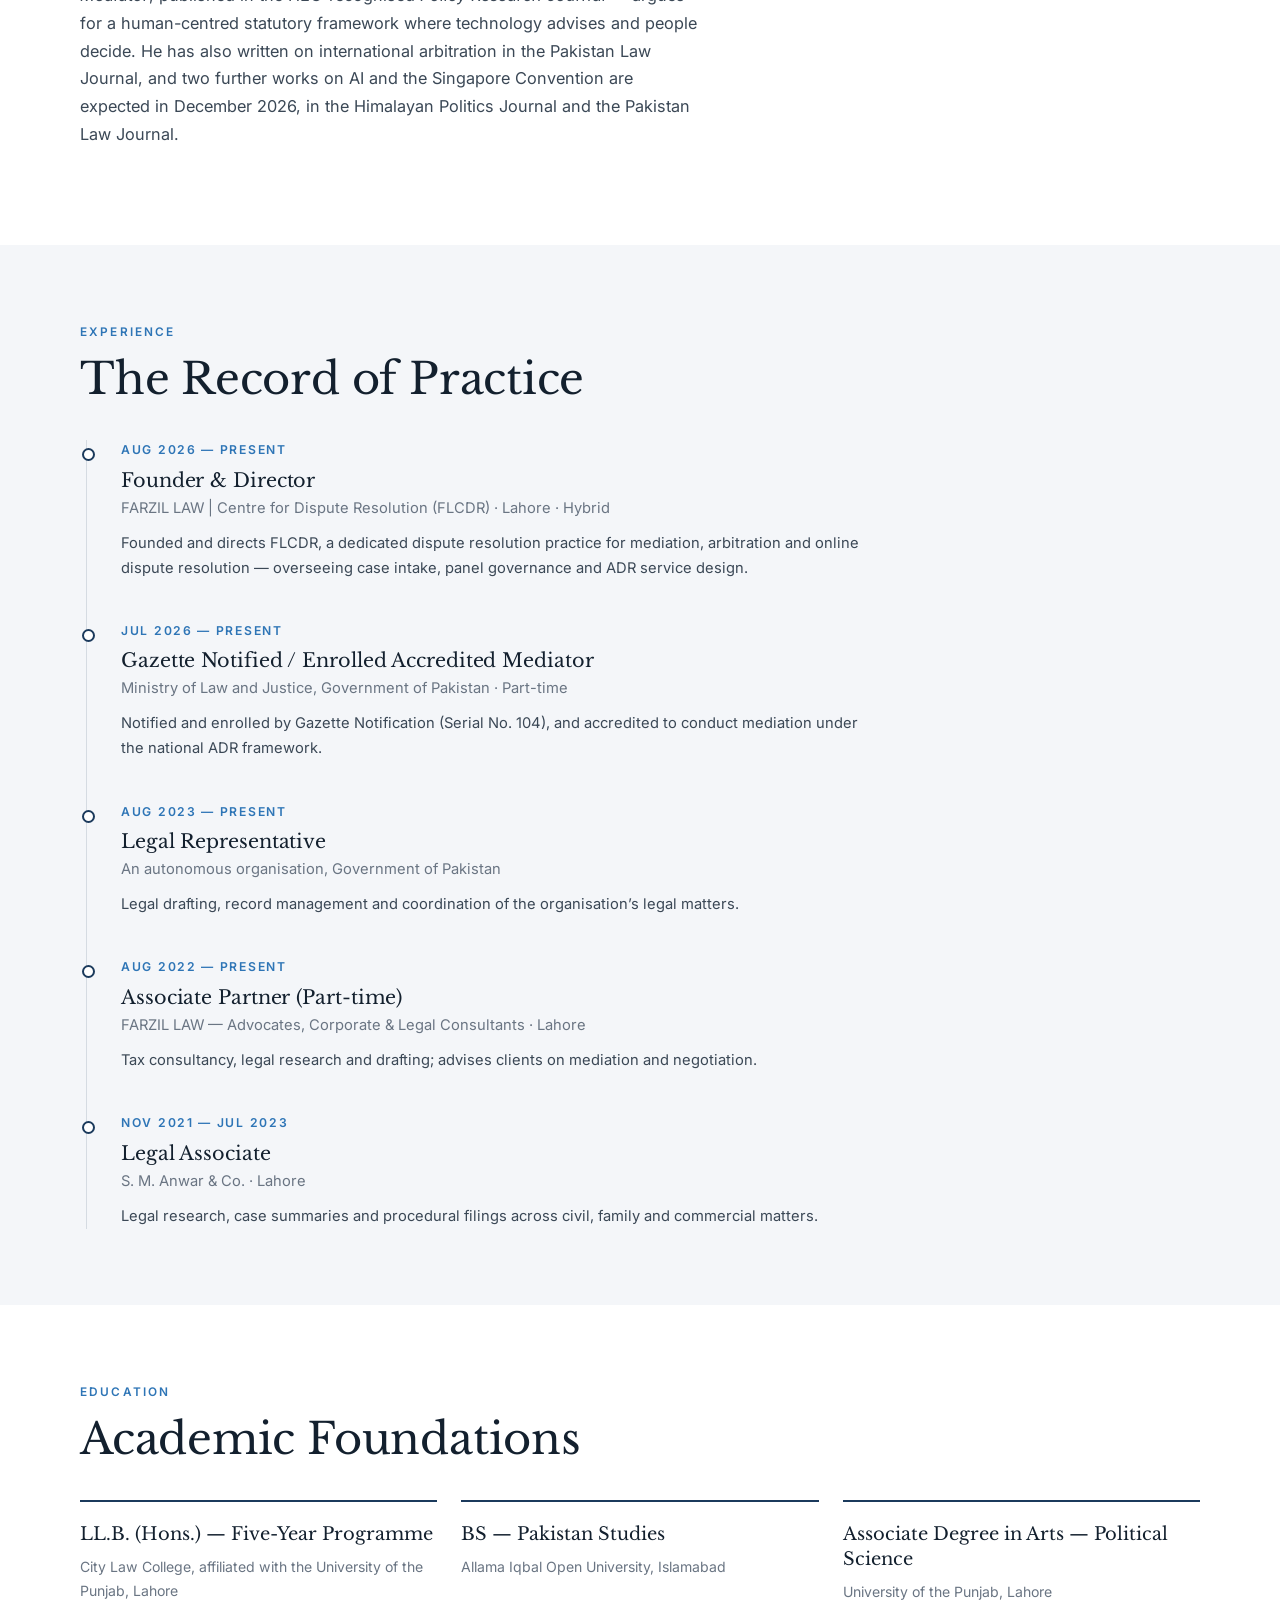
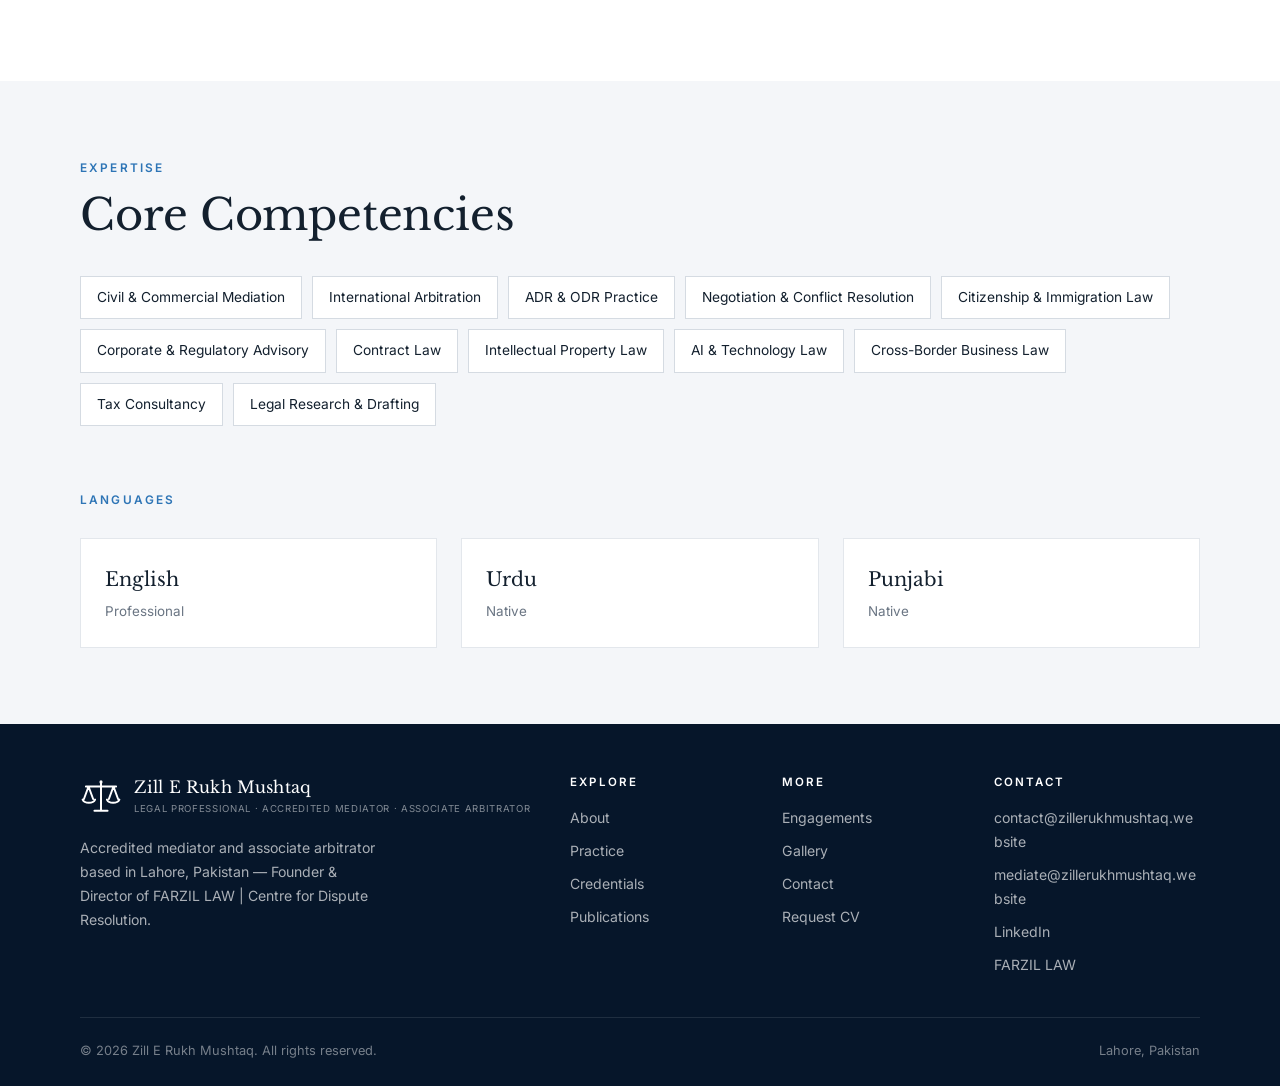
==== commit abf4a2c2: "Gallery without frames; name the Policy Research Journal in the bio Gallery and home preview use jus" ====
--- a/about/index.html
+++ b/about/index.html
@@ -50,7 +50,7 @@
       <p>He heads the ADR Wing of the Youth Advocacy Forum, where he also sits on the Central Executive Committee, and serves as Chapter Head (Lahore) of AIPC — the ADR ODR International × ICDRL Peacemakers Community.</p>
       <p>Independently of those roles, he was appointed in October 2026 to the adjudication panel of Teen Mediation International (TMI), United States, judging the initial and semi-final rounds of its Global Online Mediation &amp; Negotiation Tournament — assessing negotiation and settlement craft among teams drawn from more than twenty nationalities.</p>
       <p>In November 2026 he was guest speaker for Day 01 of the Legal Hub Community&rsquo;s two-day workshop <i>Dispute Resolution 2.0</i>, streamed live — leading a session on foundations, mediation practice and ADR vs. ODR, from the stages of a mediation to the enforcement of mediated settlements. He is next set to adjudicate national arbitration and mediation moot competitions, including Arbitra&rsquo;26.</p>
-      <p>His research on integrating artificial intelligence into ADR — <i>The Digital Mediator</i>, published in an HEC-recognised policy journal — argues for a human-centred statutory framework where technology advises and people decide. He has also written on international arbitration in the Pakistan Law Journal, and two further works on AI and the Singapore Convention are expected in December 2026, in the Himalayan Politics Journal and the Pakistan Law Journal.</p>
+      <p>His research on integrating artificial intelligence into ADR — <i>The Digital Mediator</i>, published in the HEC-recognised <i>Policy Research Journal</i> — argues for a human-centred statutory framework where technology advises and people decide. He has also written on international arbitration in the Pakistan Law Journal, and two further works on AI and the Singapore Convention are expected in December 2026, in the Himalayan Politics Journal and the Pakistan Law Journal.</p>
     </div>
     <aside class="aside-card rv">
       <img src="/assets/images/photo.jpg" alt="Portrait of Zill E Rukh Mushtaq">
--- a/assets/site.css
+++ b/assets/site.css
@@ -473,3 +473,160 @@
 @media(max-width:1180px){.brand{min-width:0;flex:1 1 auto}.brand-txt{min-width:0}.burger{flex-shrink:0}}
 @media(max-width:640px){.brand-txt small{white-space:normal;font-size:.52rem;letter-spacing:.05em;line-height:1.45;margin-top:2px;max-width:230px}}
 @media(max-width:1180px){.nav a{padding:13px 0;font-size:.98rem}}
+
+/* ---------- session video ---------- */
+.watch-grid{display:grid;grid-template-columns:.85fr 1.15fr;gap:clamp(28px,5vw,64px);align-items:center}
+.video{position:relative;aspect-ratio:16/9;background:var(--navy-950);box-shadow:var(--shadow);overflow:hidden}
+.video button{all:unset;cursor:pointer;display:block;width:100%;height:100%;position:relative}
+.video img{width:100%;height:100%;object-fit:cover;object-position:center 60%;filter:brightness(.82);transition:filter .3s}
+.video button:hover img{filter:brightness(.95)}
+.video .play{position:absolute;left:50%;top:50%;width:74px;height:74px;margin:-37px 0 0 -37px;border-radius:50%;background:rgba(255,255,255,.94);color:var(--navy-900);display:grid;place-items:center;box-shadow:0 10px 30px rgba(0,0,0,.3);transition:transform .25s}
+.video button:hover .play{transform:scale(1.06)}
+.video .play svg{width:30px;height:30px;margin-left:4px}
+.video iframe{position:absolute;inset:0;width:100%;height:100%;border:0}
+.ecard .watch{margin-top:14px;color:var(--navy)}
+@media(max-width:900px){.watch-grid{grid-template-columns:1fr}}
+@media(max-width:640px){.video .play{width:58px;height:58px;margin:-29px 0 0 -29px}.video .play svg{width:24px;height:24px}}
+
+/* ---------- gallery: even grid ---------- */
+.ggrid{display:grid;grid-template-columns:repeat(4,1fr);gap:14px}
+.ggrid figure{position:relative;aspect-ratio:4/3;overflow:hidden;background:var(--navy-950);cursor:zoom-in}
+.ggrid img{width:100%;height:100%;object-fit:cover;object-position:center 30%;transition:transform .6s}
+.ggrid figure:hover img{transform:scale(1.05)}
+.ggrid figcaption{position:absolute;left:0;right:0;bottom:0;padding:34px 14px 12px;background:linear-gradient(0deg,rgba(6,18,32,.92),rgba(6,18,32,0))}
+.ggrid figcaption b{display:block;font-size:.84rem;font-weight:600;color:#fff;line-height:1.35;display:-webkit-box;-webkit-line-clamp:2;-webkit-box-orient:vertical;overflow:hidden}
+.ggrid figcaption small{display:block;font-size:.72rem;color:rgba(255,255,255,.72);margin-top:2px;white-space:nowrap;overflow:hidden;text-overflow:ellipsis}
+@media(max-width:1000px){.ggrid{grid-template-columns:repeat(3,1fr)}}
+@media(max-width:640px){.ggrid{grid-template-columns:1fr 1fr;gap:8px}.ggrid figcaption{padding:26px 9px 8px}.ggrid figcaption b{font-size:.72rem}.ggrid figcaption small{font-size:.64rem}}
+@media(max-width:640px){.ggrid figure{aspect-ratio:4/5}.ggrid figcaption{padding:22px 8px 7px}.ggrid figcaption b{font-size:.68rem;-webkit-line-clamp:2}.ggrid figcaption small{display:none}}
+
+/* keep heads in frame: square tiles; tall photos anchored to the top */
+.ggrid figure{aspect-ratio:1/1}
+.ggrid img{object-position:center center}
+.ggrid figure.tall img,.gprev figure.tall img{object-position:center 4%}
+.gprev img{object-position:center 35%}
+@media(max-width:640px){.ggrid figure{aspect-ratio:1/1}}
+
+/* faint legal illustrations inside the practice tiles */
+.tile::after{content:"";position:absolute;z-index:-1;right:-28px;bottom:-30px;width:250px;height:250px;opacity:.15;background:no-repeat center/contain;pointer-events:none;transition:opacity .4s,transform .6s}
+.tile:nth-child(1)::after{background-image:url(/assets/art/scales.svg)}
+.tile:nth-child(2)::after{background-image:url(/assets/art/gavel.svg)}
+.tile:nth-child(3)::after{background-image:url(/assets/art/book.svg)}
+.tile:hover::after{opacity:.2;transform:scale(1.03)}
+@media(max-width:640px){.tile::after{width:190px;height:190px;right:-20px;bottom:-24px;opacity:.12}}
+
+/* ---------- logo in black ---------- */
+.mark{color:#111}
+.site-footer .mark{color:#fff}
+
+/* ---------- publications: formal list, no gold ---------- */
+.pub-group{font-family:var(--sans);font-size:.74rem;font-weight:600;letter-spacing:.18em;text-transform:uppercase;color:var(--navy);margin:36px 0 0;padding-bottom:12px;border-bottom:2px solid var(--navy)}
+.pub-group:first-child{margin-top:0}
+.pub{display:grid;grid-template-columns:190px 1fr;gap:36px;padding:28px 0;border-bottom:1px solid var(--line)}
+.pub-type{display:block;font-size:.74rem;font-weight:600;letter-spacing:.14em;text-transform:uppercase;color:var(--blue)}
+.pub-status{display:block;font-size:.84rem;color:var(--muted);margin-top:6px}
+.pub h3{font-size:1.22rem;line-height:1.42;color:var(--ink)}
+.pub-meta{font-size:.9rem;color:var(--body);margin-top:8px;font-style:italic}
+.pub p{font-size:.92rem;color:var(--muted);margin-top:8px;max-width:780px}
+.pub-links{display:flex;flex-wrap:wrap;gap:22px;margin-top:14px}
+.pub-links a{color:var(--navy)}
+@media(max-width:700px){.pub{grid-template-columns:1fr;gap:10px;padding:22px 0}.pub-side{display:flex;gap:12px;align-items:baseline}.pub-status{margin-top:0}.pub h3{font-size:1.08rem}}
+
+/* ---------- conferences & delegations: rounded cards ---------- */
+.caps{display:grid;grid-template-columns:repeat(3,1fr);gap:18px}
+.cap{background:#fff;border:1px solid var(--line);border-radius:18px;padding:22px 22px 20px;transition:transform .3s,box-shadow .3s,border-color .3s}
+.sec.mist .cap{background:#fff}
+.sec:not(.mist) .cap{background:var(--mist);border-color:transparent}
+.cap:hover{transform:translateY(-3px);box-shadow:var(--shadow);border-color:var(--line-2)}
+.cap-date{display:inline-block;font-size:.72rem;font-weight:600;letter-spacing:.08em;text-transform:uppercase;color:#fff;background:var(--navy);border-radius:999px;padding:5px 12px}
+.cap h4{font-family:var(--serif);font-weight:400;font-size:1.02rem;line-height:1.45;color:var(--ink);margin:14px 0 6px}
+.cap h4 i{font-style:italic}
+.cap p{font-size:.86rem;color:var(--body)}
+.cap small{display:block;font-size:.78rem;color:var(--muted);margin-top:8px;line-height:1.5;display:-webkit-box;-webkit-line-clamp:2;-webkit-box-orient:vertical;overflow:hidden}
+@media(max-width:1000px){.caps{grid-template-columns:1fr 1fr}}
+@media(max-width:620px){.caps{grid-template-columns:1fr;gap:12px}.cap{padding:18px}}
+
+/* ---------- credentials grid: centre a lone last card ---------- */
+.cgrid{display:flex;flex-wrap:wrap;justify-content:center;gap:0;background:none;border:0}
+.cgrid .ccard{flex:0 0 calc(20% + 1px);margin:0 0 -1px -1px;border:1px solid var(--line)}
+@media(max-width:1000px){.cgrid .ccard{flex-basis:calc(33.333% + 1px)}}
+@media(max-width:620px){.cgrid .ccard{flex-basis:calc(50% + 1px)}}
+
+/* anchors land below the sticky header */
+section[id]{scroll-margin-top:84px}
+.caps{display:flex;flex-wrap:wrap;justify-content:center}
+.caps .cap{flex:0 0 calc((100% - 36px)/3)}
+@media(max-width:1000px){.caps .cap{flex-basis:calc((100% - 18px)/2)}}
+@media(max-width:620px){.caps .cap{flex-basis:100%}}
+
+/* ---------- photos are never cropped: full image + soft blurred fill ---------- */
+.frame{position:relative;overflow:hidden;background:var(--navy-950);isolation:isolate}
+.frame::before{content:"";position:absolute;inset:-24px;z-index:-1;background:var(--bg) center/cover no-repeat;filter:blur(18px) brightness(.55);transform:scale(1.1)}
+.frame img{position:absolute;inset:0;width:100%;height:100%;object-fit:contain!important;object-position:center!important;transform:none!important}
+.ggrid figure{aspect-ratio:auto;background:#fff;border:1px solid var(--line);overflow:visible}
+.ggrid figure .frame{aspect-ratio:4/3}
+.ggrid figure:hover .frame img{transform:none}
+.ggrid figcaption{position:static;background:none;padding:12px 14px 14px}
+.ggrid figcaption b{color:var(--ink);-webkit-line-clamp:2}
+.ggrid figcaption small{color:var(--muted)}
+.gprev figure{display:flex;flex-direction:column;background:#fff;border:1px solid var(--line)}
+.gprev{grid-auto-rows:auto}
+.gprev .frame{aspect-ratio:4/3}
+.gprev figcaption{position:static;background:none;color:var(--ink);padding:10px 12px;font-size:.82rem}
+@media(max-width:640px){
+  .ggrid figure,.ggrid figure .frame{aspect-ratio:auto}
+  .ggrid figure .frame{aspect-ratio:1/1}
+  .ggrid figcaption{padding:8px 9px 10px}
+  .ggrid figcaption b{font-size:.74rem}
+  .ggrid figcaption small{display:none}
+  .gprev figcaption{font-size:.72rem;padding:8px}
+}
+
+/* ---------- publications: cards with a journal-cover panel ---------- */
+.pubgrid{display:grid;grid-template-columns:1fr 1fr;gap:22px;margin-top:22px}
+.pubc{display:grid;grid-template-columns:150px 1fr;background:#fff;border:1px solid var(--line);box-shadow:0 1px 2px rgba(12,35,64,.04);transition:box-shadow .3s,transform .3s}
+.pubc:hover{box-shadow:var(--shadow);transform:translateY(-3px)}
+.pubc-cover{position:relative;overflow:hidden;background:linear-gradient(160deg,var(--navy) 0%,var(--navy-950) 100%);color:#fff;padding:22px 18px;display:flex;flex-direction:column}
+.pubc-cover::after{content:"";position:absolute;inset:0;background:repeating-linear-gradient(135deg,rgba(255,255,255,.05) 0 1px,transparent 1px 12px);pointer-events:none}
+.pubc-cover::before{content:"";position:absolute;left:10px;top:0;bottom:0;width:1px;background:rgba(255,255,255,.18)}
+.pubc-kind{font-size:.66rem;font-weight:600;letter-spacing:.16em;text-transform:uppercase;color:rgba(255,255,255,.72)}
+.pubc-journal{font-family:var(--serif);font-size:1rem;line-height:1.35;margin-top:14px;flex:1}
+.pubc-year{font-family:var(--serif);font-size:1.7rem;line-height:1;color:rgba(255,255,255,.9);margin-top:16px}
+.pubc-body{padding:24px 26px}
+.pubc-status{display:inline-block;font-size:.7rem;font-weight:600;letter-spacing:.1em;text-transform:uppercase;color:var(--navy);border:1px solid var(--navy);border-radius:999px;padding:4px 11px}
+.pubc h3{font-size:1.12rem;line-height:1.42;margin:14px 0 8px;color:var(--ink)}
+.pubc-meta{font-size:.84rem;color:var(--body);font-style:italic}
+.pubc p{font-size:.88rem;color:var(--muted);margin-top:8px}
+.pubc .pub-links{margin-top:14px;gap:18px}
+.pub-group{border-bottom-width:1px;margin-top:40px}
+@media(max-width:1000px){.pubgrid{grid-template-columns:1fr}}
+@media(max-width:560px){.pubc{grid-template-columns:1fr}.pubc-cover{flex-direction:row;align-items:baseline;gap:12px;padding:14px 18px}.pubc-journal{margin-top:0;font-size:.92rem}.pubc-year{margin-top:0;font-size:1.1rem;margin-left:auto}.pubc-cover::before{display:none}.pubc-body{padding:20px}}
+.ggrid figure,.gprev figure{min-width:0;overflow:hidden}
+
+/* practice hub */
+.hubgrid{display:grid;grid-template-columns:1fr 1fr;gap:24px}
+.hubcard{display:flex;flex-direction:column;text-decoration:none;color:#fff;background:linear-gradient(150deg,var(--blue-700),var(--navy-900));padding:44px 40px 38px;min-height:280px;position:relative;overflow:hidden;isolation:isolate;transition:transform .3s,box-shadow .3s}
+.hubcard:nth-child(2){background:linear-gradient(150deg,var(--blue),var(--navy))}
+.hubcard::after{content:"";position:absolute;z-index:-1;right:-30px;bottom:-34px;width:230px;height:230px;opacity:.13;background:url(/assets/art/scales.svg) no-repeat center/contain}
+.hubcard:nth-child(2)::after{background-image:url(/assets/art/gavel.svg)}
+.hubcard:hover{transform:translateY(-4px);box-shadow:var(--shadow)}
+.hubcard .eyebrow{color:rgba(255,255,255,.7)}
+.hubcard h3{color:#fff;font-size:clamp(1.6rem,2.6vw,2.1rem);margin:14px 0 12px}
+.hubcard p{color:rgba(255,255,255,.85);flex:1;max-width:420px}
+.hubcard .link-arrow{margin-top:22px;color:#fff}
+@media(max-width:800px){.hubgrid{grid-template-columns:1fr}.hubcard{min-height:0;padding:34px 26px 30px}}
+.cgrid.three .ccard{flex-basis:calc(33.333% + 1px)}@media(max-width:620px){.cgrid.three .ccard{flex-basis:calc(50% + 1px)}}
+
+/* ---------- gallery: justified rows, every photo whole at its natural shape ---------- */
+.jgrid{display:flex;flex-wrap:wrap;gap:14px;--h:230px}
+.jgrid.short{--h:210px}
+.jgrid::after{content:"";flex-grow:1000000}
+.jgrid figure{flex-grow:calc(var(--ar) * 100);flex-basis:calc(var(--ar) * var(--h));min-width:0;display:flex;flex-direction:column;cursor:zoom-in}
+.jgrid img{width:100%;aspect-ratio:var(--ar);height:auto;object-fit:cover;background:var(--mist)}
+.jgrid figcaption{padding:9px 2px 4px}
+.jgrid figcaption b{display:block;font-size:.84rem;font-weight:600;color:var(--ink);line-height:1.35}
+.jgrid figcaption small{display:block;font-size:.74rem;color:var(--muted);margin-top:2px}
+.jgrid figure:hover img{opacity:.92}
+@media(max-width:640px){.jgrid{--h:120px;gap:8px}.jgrid.short{--h:110px}.jgrid figcaption b{font-size:.7rem}.jgrid figcaption small{display:none}}
+.jgrid.short::after{display:none}
+@media(max-width:640px){.jgrid:not(.short) figcaption{display:none}.jgrid.short{--h:140px}}
